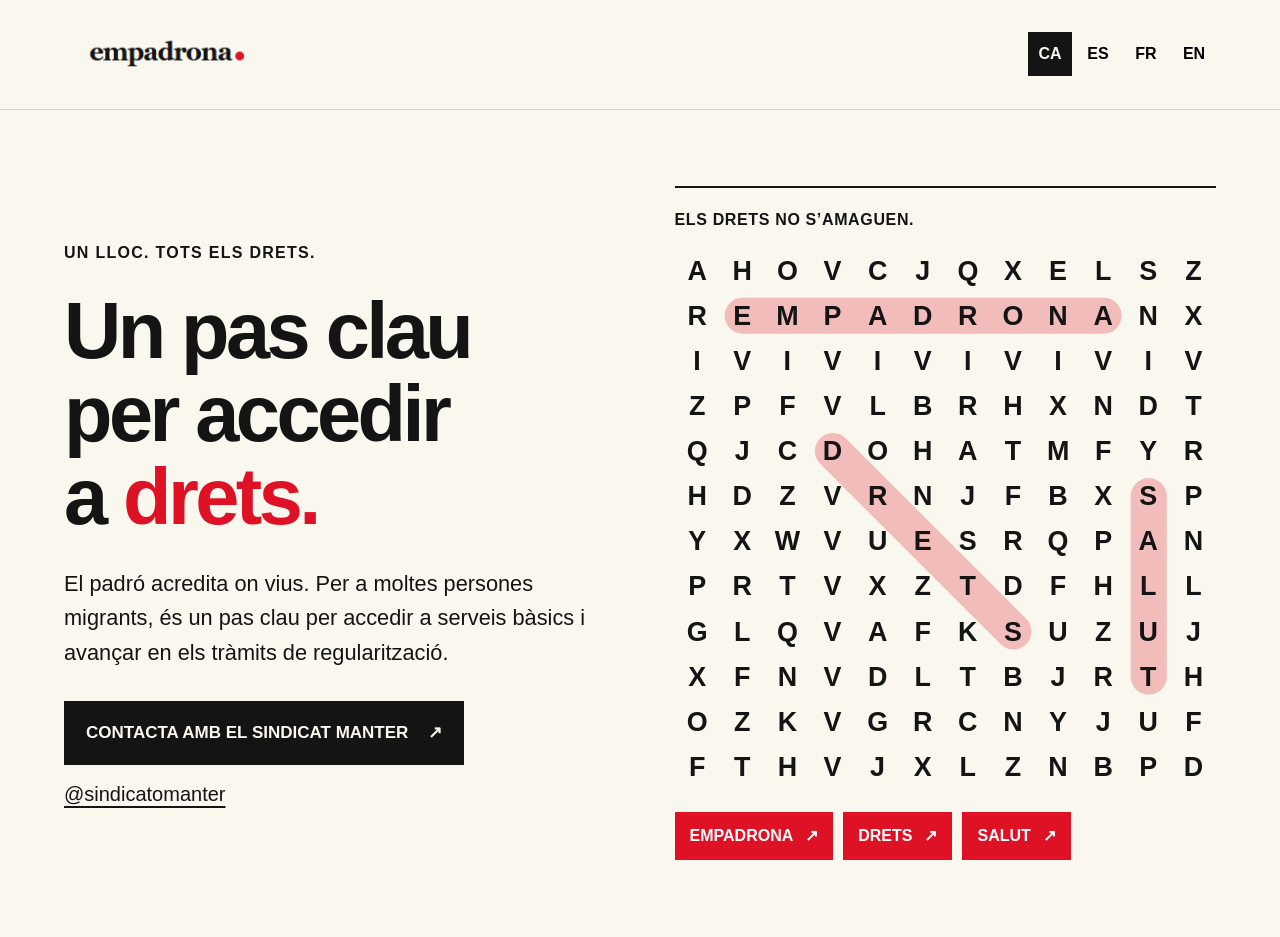
==== index.html @ 830c0a4a "Simplify campaign to responsive hero with supplied logo and corrected contact" ====
<!doctype html><html lang="ca"><head><meta charset="utf-8"><meta name="viewport" content="width=device-width,initial-scale=1"><meta name="description" content="Empadrona. Un pas clau per accedir a drets. Contacta amb el Sindicat Manter."><title>Empadrona — Un pas clau per accedir a drets</title><link rel="stylesheet" href="style.css?v=4"></head><body><header><a class="logo" href="#" aria-label="Empadrona, inici"><img src="logo-empadrona.png" alt="empadrona." width="327" height="62"></a><nav aria-label="Idioma"><button data-lang="ca" aria-pressed="true">CA</button><button data-lang="es" aria-pressed="false">ES</button><button data-lang="fr" aria-pressed="false">FR</button><button data-lang="en" aria-pressed="false">EN</button></nav></header><main><section class="hero"><div class="copy"><p class="label" data-t="label">UN LLOC. TOTS ELS DRETS.</p><h1 data-t="title">Un pas clau<br>per accedir<br>a <em>drets.</em></h1><p class="intro" data-t="intro">El padró acredita on vius. Per a moltes persones migrants, és un pas clau per accedir a serveis bàsics i avançar en els tràmits de regularització.</p><a class="button" href="https://x.com/sindicatomanter"><span data-t="contact">CONTACTA AMB EL SINDICAT MANTER</span><span aria-hidden="true">↗</span></a><a class="contact-handle" href="https://x.com/sindicatomanter">@sindicatomanter</a></div><figure class="wordsearch" aria-labelledby="wordsearch-title"><figcaption><span id="wordsearch-title">ELS DRETS NO S’AMAGUEN.</span></figcaption><div class="puzzle-layout"><div class="letterboard"><div id="letter-grid" aria-hidden="true"></div><svg class="marker-lines" viewBox="0 0 120 120" aria-hidden="true"><line data-word="EMPADRONA" x1="15" y1="15" x2="95" y2="15"/><line data-word="DRETS" x1="35" y1="45" x2="75" y2="85"/><line data-word="SALUT" x1="105" y1="55" x2="105" y2="95"/></svg></div><div class="puzzle-aside"><div class="word-controls" role="group" aria-label="Paraules destacades"><button data-highlight="EMPADRONA" aria-pressed="true">EMPADRONA <span aria-hidden="true">↗</span></button><button data-highlight="DRETS" aria-pressed="true">DRETS <span aria-hidden="true">↗</span></button><button data-highlight="SALUT" aria-pressed="true">SALUT <span aria-hidden="true">↗</span></button></div></div></div></figure></section></main><script src="app.js?v=4"></script></body></html>
---- style.css ----
*{box-sizing:border-box} :root{--paper:#faf7ef;--ink:#141414;--red:#de1125}html{scroll-behavior:smooth}body{margin:0;background:var(--paper);color:var(--ink);font-family:Arial,Helvetica,sans-serif}a{color:inherit}button{font:inherit;cursor:pointer}header{max-width:1440px;margin:auto;padding:24px clamp(20px,5vw,72px);display:flex;align-items:center;justify-content:space-between;gap:20px;border-bottom:1px solid #d8d3c9}.logo{display:block;flex-shrink:1;min-width:0}.logo img{display:block;width:clamp(210px,25vw,327px);max-width:100%;height:auto}nav{display:flex;gap:4px;flex-shrink:0}nav button{border:0;background:transparent;min-width:44px;min-height:44px;font-size:16px;font-weight:700}nav button[aria-pressed=true]{background:var(--ink);color:var(--paper)}a:focus-visible,button:focus-visible{outline:3px solid var(--red);outline-offset:5px}.hero{max-width:1440px;margin:auto;padding:clamp(36px,6vw,80px) clamp(20px,5vw,72px);display:grid;grid-template-columns:minmax(0,1fr) minmax(0,1fr);gap:6%;align-items:center}.copy{min-width:0}.label{font-size:16px;font-weight:700;letter-spacing:.08em;margin:0 0 24px;line-height:1.5}h1{font-size:clamp(48px,6.2vw,88px);font-weight:800;letter-spacing:-.045em;line-height:1.05;margin:0 0 28px}h1 em{font-style:normal;color:var(--red)}.intro{font-size:clamp(20px,1.7vw,24px);line-height:1.6;margin:0 0 30px;max-width:570px}.button{display:inline-flex;gap:20px;align-items:center;justify-content:space-between;text-decoration:none;background:var(--ink);color:var(--paper);padding:20px 22px;font-size:17px;font-weight:700;line-height:1.4;max-width:100%}.button:hover{background:var(--red)}.contact-handle{display:block;width:fit-content;margin-top:18px;font-size:20px;text-underline-offset:5px;overflow-wrap:anywhere}.wordsearch{margin:0;min-width:0;border-top:2px solid var(--ink);padding-top:20px}.wordsearch figcaption{font-size:16px;font-weight:700;line-height:1.5;letter-spacing:.04em;margin-bottom:16px}.puzzle-layout{display:block}.letterboard{position:relative;width:100%;aspect-ratio:1}#letter-grid{display:grid;grid-template-columns:repeat(12,minmax(0,1fr));height:100%;position:relative;z-index:1}#letter-grid span{display:flex;align-items:center;justify-content:center;font-size:clamp(18px,2.1vw,31px);font-weight:800;line-height:1}.marker-lines{position:absolute;inset:0;width:100%;height:100%;pointer-events:none;overflow:visible}.marker-lines line{stroke:var(--red);stroke-width:8;stroke-linecap:round;opacity:.25}.marker-lines line.is-hidden{opacity:0}.word-controls{display:flex;flex-wrap:wrap;gap:10px;margin-top:22px}.word-controls button{display:flex;gap:12px;align-items:center;justify-content:space-between;min-height:48px;border:1px solid var(--red);padding:12px 14px;font-size:16px;font-weight:700;background:transparent;color:var(--red)}.word-controls button[aria-pressed=true]{background:var(--red);color:white}.word-controls button:hover{background:var(--ink);border-color:var(--ink);color:white}
@media(max-width:900px){.hero{grid-template-columns:1fr;gap:44px;max-width:720px}.copy{max-width:620px}h1{font-size:clamp(48px,9vw,76px)}.letterboard{max-width:600px;margin:auto}#letter-grid span{font-size:clamp(18px,4.4vw,32px)}}
@media(max-width:480px){header{flex-wrap:wrap;gap:10px;padding-top:16px;padding-bottom:16px}.logo img{width:245px}nav{width:100%;justify-content:flex-end}nav button{font-size:16px}.label{font-size:14px}h1{font-size:clamp(42px,12vw,58px)}.intro{font-size:20px;line-height:1.6}.button{font-size:16px;width:100%;padding:18px}.wordsearch figcaption{font-size:14px}#letter-grid span{font-size:clamp(16px,5vw,24px)}.word-controls{gap:8px}.word-controls button{font-size:14px;padding:12px 10px;gap:8px}.contact-handle{font-size:20px}}
@media(prefers-reduced-motion:reduce){html{scroll-behavior:auto}}
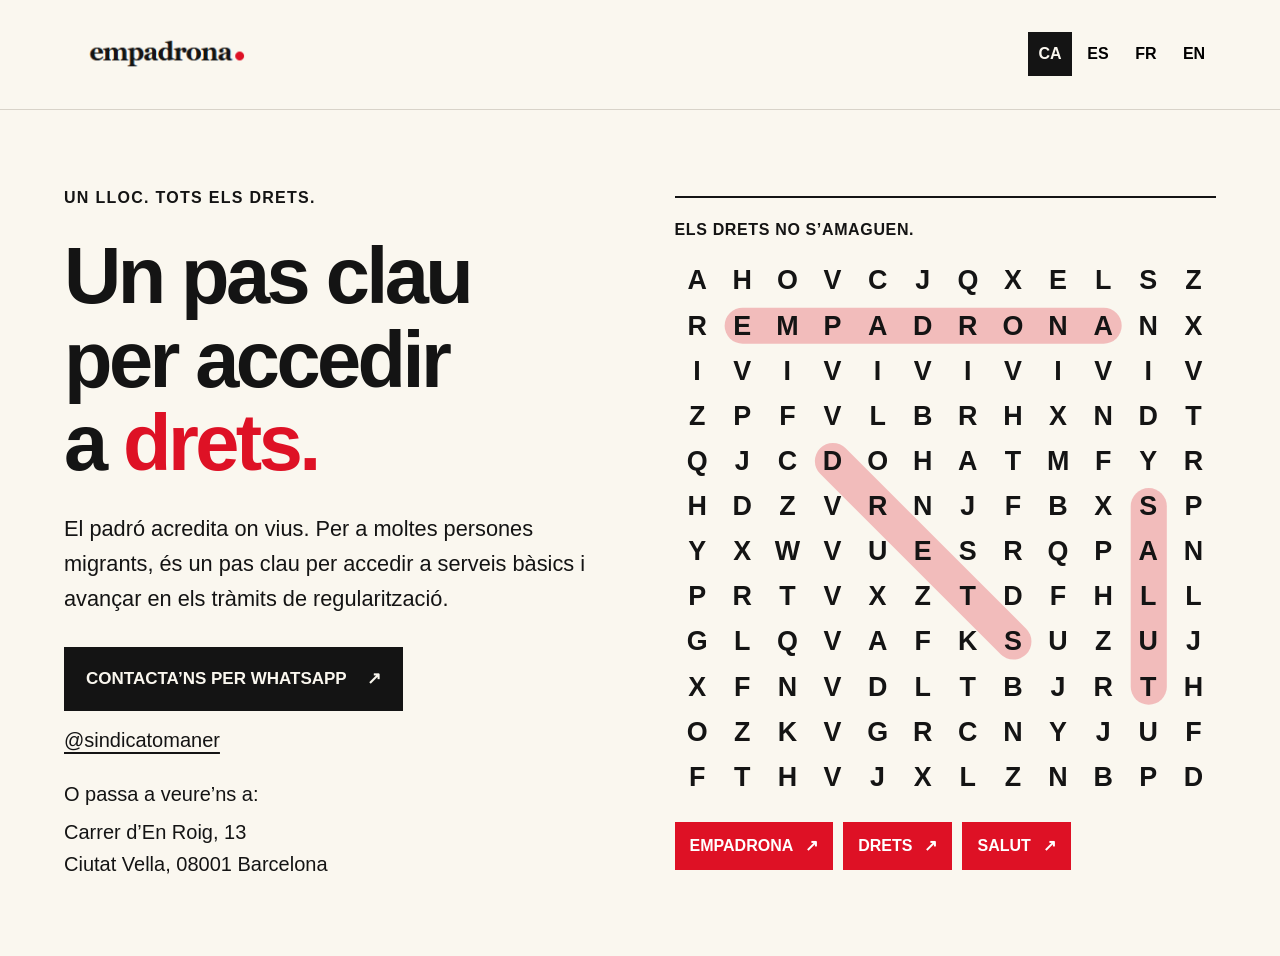
==== commit 4f66694b: "Add WhatsApp contact, visit address and updated social handle" ====
--- a/index.html
+++ b/index.html
@@ -1 +1 @@
-<!doctype html><html lang="ca"><head><meta charset="utf-8"><meta name="viewport" content="width=device-width,initial-scale=1"><meta name="description" content="Empadrona. Un pas clau per accedir a drets. Contacta amb el Sindicat Manter."><title>Empadrona — Un pas clau per accedir a drets</title><link rel="stylesheet" href="style.css?v=4"></head><body><header><a class="logo" href="#" aria-label="Empadrona, inici"><img src="logo-empadrona.png" alt="empadrona." width="327" height="62"></a><nav aria-label="Idioma"><button data-lang="ca" aria-pressed="true">CA</button><button data-lang="es" aria-pressed="false">ES</button><button data-lang="fr" aria-pressed="false">FR</button><button data-lang="en" aria-pressed="false">EN</button></nav></header><main><section class="hero"><div class="copy"><p class="label" data-t="label">UN LLOC. TOTS ELS DRETS.</p><h1 data-t="title">Un pas clau<br>per accedir<br>a <em>drets.</em></h1><p class="intro" data-t="intro">El padró acredita on vius. Per a moltes persones migrants, és un pas clau per accedir a serveis bàsics i avançar en els tràmits de regularització.</p><a class="button" href="https://x.com/sindicatomanter"><span data-t="contact">CONTACTA AMB EL SINDICAT MANTER</span><span aria-hidden="true">↗</span></a><a class="contact-handle" href="https://x.com/sindicatomanter">@sindicatomanter</a></div><figure class="wordsearch" aria-labelledby="wordsearch-title"><figcaption><span id="wordsearch-title">ELS DRETS NO S’AMAGUEN.</span></figcaption><div class="puzzle-layout"><div class="letterboard"><div id="letter-grid" aria-hidden="true"></div><svg class="marker-lines" viewBox="0 0 120 120" aria-hidden="true"><line data-word="EMPADRONA" x1="15" y1="15" x2="95" y2="15"/><line data-word="DRETS" x1="35" y1="45" x2="75" y2="85"/><line data-word="SALUT" x1="105" y1="55" x2="105" y2="95"/></svg></div><div class="puzzle-aside"><div class="word-controls" role="group" aria-label="Paraules destacades"><button data-highlight="EMPADRONA" aria-pressed="true">EMPADRONA <span aria-hidden="true">↗</span></button><button data-highlight="DRETS" aria-pressed="true">DRETS <span aria-hidden="true">↗</span></button><button data-highlight="SALUT" aria-pressed="true">SALUT <span aria-hidden="true">↗</span></button></div></div></div></figure></section></main><script src="app.js?v=4"></script></body></html>+<!doctype html><html lang="ca"><head><meta charset="utf-8"><meta name="viewport" content="width=device-width,initial-scale=1"><meta name="description" content="Empadrona. Un pas clau per accedir a drets. Contacta amb el Sindicat Manter."><title>Empadrona — Un pas clau per accedir a drets</title><link rel="stylesheet" href="style.css?v=5"></head><body><header><a class="logo" href="#" aria-label="Empadrona, inici"><img src="logo-empadrona.png" alt="empadrona." width="327" height="62"></a><nav aria-label="Idioma"><button data-lang="ca" aria-pressed="true">CA</button><button data-lang="es" aria-pressed="false">ES</button><button data-lang="fr" aria-pressed="false">FR</button><button data-lang="en" aria-pressed="false">EN</button></nav></header><main><section class="hero"><div class="copy"><p class="label" data-t="label">UN LLOC. TOTS ELS DRETS.</p><h1 data-t="title">Un pas clau<br>per accedir<br>a <em>drets.</em></h1><p class="intro" data-t="intro">El padró acredita on vius. Per a moltes persones migrants, és un pas clau per accedir a serveis bàsics i avançar en els tràmits de regularització.</p><a class="button" href="https://wa.me/message/VH4CWMMTAFU6O1"><span data-t="contact">CONTACTA’NS PER WHATSAPP</span><span aria-hidden="true">↗</span></a><a class="contact-handle" href="https://x.com/sindicatomaner">@sindicatomaner</a><div class="visit"><p data-t="visit">O passa a veure’ns a:</p><address>Carrer d’En Roig, 13<br>Ciutat Vella, 08001 Barcelona</address></div></div><figure class="wordsearch" aria-labelledby="wordsearch-title"><figcaption><span id="wordsearch-title">ELS DRETS NO S’AMAGUEN.</span></figcaption><div class="puzzle-layout"><div class="letterboard"><div id="letter-grid" aria-hidden="true"></div><svg class="marker-lines" viewBox="0 0 120 120" aria-hidden="true"><line data-word="EMPADRONA" x1="15" y1="15" x2="95" y2="15"/><line data-word="DRETS" x1="35" y1="45" x2="75" y2="85"/><line data-word="SALUT" x1="105" y1="55" x2="105" y2="95"/></svg></div><div class="puzzle-aside"><div class="word-controls" role="group" aria-label="Paraules destacades"><button data-highlight="EMPADRONA" aria-pressed="true">EMPADRONA <span aria-hidden="true">↗</span></button><button data-highlight="DRETS" aria-pressed="true">DRETS <span aria-hidden="true">↗</span></button><button data-highlight="SALUT" aria-pressed="true">SALUT <span aria-hidden="true">↗</span></button></div></div></div></figure></section></main><script src="app.js?v=5"></script></body></html>
--- a/style.css
+++ b/style.css
@@ -2,3 +2,5 @@
 @media(max-width:900px){.hero{grid-template-columns:1fr;gap:44px;max-width:720px}.copy{max-width:620px}h1{font-size:clamp(48px,9vw,76px)}.letterboard{max-width:600px;margin:auto}#letter-grid span{font-size:clamp(18px,4.4vw,32px)}}
 @media(max-width:480px){header{flex-wrap:wrap;gap:10px;padding-top:16px;padding-bottom:16px}.logo img{width:245px}nav{width:100%;justify-content:flex-end}nav button{font-size:16px}.label{font-size:14px}h1{font-size:clamp(42px,12vw,58px)}.intro{font-size:20px;line-height:1.6}.button{font-size:16px;width:100%;padding:18px}.wordsearch figcaption{font-size:14px}#letter-grid span{font-size:clamp(16px,5vw,24px)}.word-controls{gap:8px}.word-controls button{font-size:14px;padding:12px 10px;gap:8px}.contact-handle{font-size:20px}}
 @media(prefers-reduced-motion:reduce){html{scroll-behavior:auto}}
+
+.visit{margin-top:26px;font-size:20px;line-height:1.6}.visit p{margin:0 0 6px}.visit address{font:inherit;font-style:normal;overflow-wrap:anywhere}
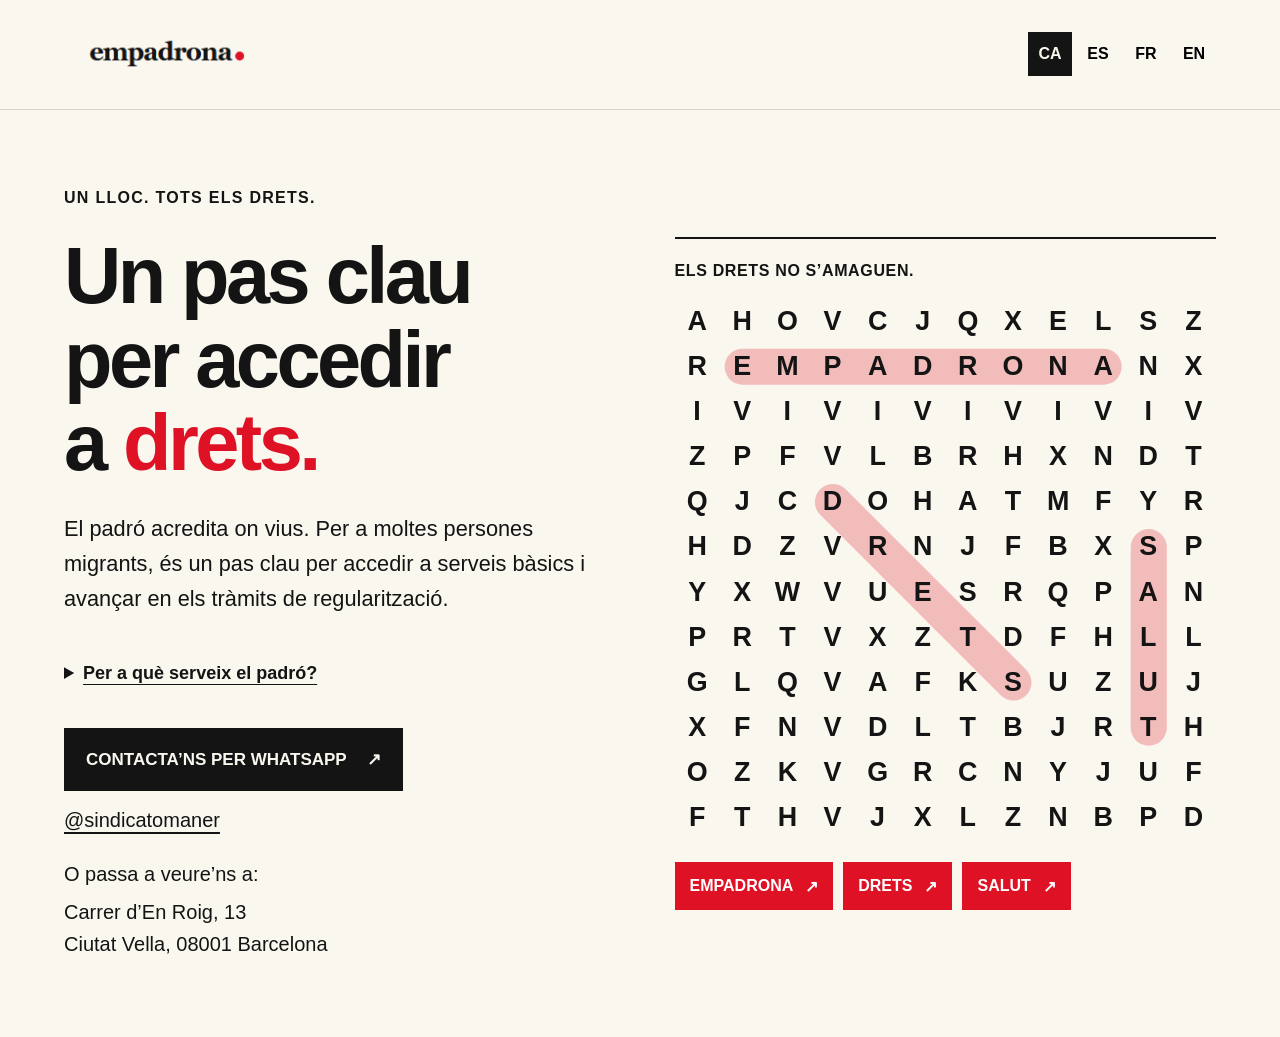
==== commit e2b8bae7: "Explain registration-related rights with official sources in four languages" ====
--- a/index.html
+++ b/index.html
@@ -1 +1 @@
-<!doctype html><html lang="ca"><head><meta charset="utf-8"><meta name="viewport" content="width=device-width,initial-scale=1"><meta name="description" content="Empadrona. Un pas clau per accedir a drets. Contacta amb el Sindicat Manter."><title>Empadrona — Un pas clau per accedir a drets</title><link rel="stylesheet" href="style.css?v=5"></head><body><header><a class="logo" href="#" aria-label="Empadrona, inici"><img src="logo-empadrona.png" alt="empadrona." width="327" height="62"></a><nav aria-label="Idioma"><button data-lang="ca" aria-pressed="true">CA</button><button data-lang="es" aria-pressed="false">ES</button><button data-lang="fr" aria-pressed="false">FR</button><button data-lang="en" aria-pressed="false">EN</button></nav></header><main><section class="hero"><div class="copy"><p class="label" data-t="label">UN LLOC. TOTS ELS DRETS.</p><h1 data-t="title">Un pas clau<br>per accedir<br>a <em>drets.</em></h1><p class="intro" data-t="intro">El padró acredita on vius. Per a moltes persones migrants, és un pas clau per accedir a serveis bàsics i avançar en els tràmits de regularització.</p><a class="button" href="https://wa.me/message/VH4CWMMTAFU6O1"><span data-t="contact">CONTACTA’NS PER WHATSAPP</span><span aria-hidden="true">↗</span></a><a class="contact-handle" href="https://x.com/sindicatomaner">@sindicatomaner</a><div class="visit"><p data-t="visit">O passa a veure’ns a:</p><address>Carrer d’En Roig, 13<br>Ciutat Vella, 08001 Barcelona</address></div></div><figure class="wordsearch" aria-labelledby="wordsearch-title"><figcaption><span id="wordsearch-title">ELS DRETS NO S’AMAGUEN.</span></figcaption><div class="puzzle-layout"><div class="letterboard"><div id="letter-grid" aria-hidden="true"></div><svg class="marker-lines" viewBox="0 0 120 120" aria-hidden="true"><line data-word="EMPADRONA" x1="15" y1="15" x2="95" y2="15"/><line data-word="DRETS" x1="35" y1="45" x2="75" y2="85"/><line data-word="SALUT" x1="105" y1="55" x2="105" y2="95"/></svg></div><div class="puzzle-aside"><div class="word-controls" role="group" aria-label="Paraules destacades"><button data-highlight="EMPADRONA" aria-pressed="true">EMPADRONA <span aria-hidden="true">↗</span></button><button data-highlight="DRETS" aria-pressed="true">DRETS <span aria-hidden="true">↗</span></button><button data-highlight="SALUT" aria-pressed="true">SALUT <span aria-hidden="true">↗</span></button></div></div></div></figure></section></main><script src="app.js?v=5"></script></body></html>+<!doctype html><html lang="ca"><head><meta charset="utf-8"><meta name="viewport" content="width=device-width,initial-scale=1"><meta name="description" content="Empadrona. Un pas clau per accedir a drets. Contacta amb el Sindicat Manter."><title>Empadrona — Un pas clau per accedir a drets</title><link rel="stylesheet" href="style.css?v=6"></head><body><header><a class="logo" href="#" aria-label="Empadrona, inici"><img src="logo-empadrona.png" alt="empadrona." width="327" height="62"></a><nav aria-label="Idioma"><button data-lang="ca" aria-pressed="true">CA</button><button data-lang="es" aria-pressed="false">ES</button><button data-lang="fr" aria-pressed="false">FR</button><button data-lang="en" aria-pressed="false">EN</button></nav></header><main><section class="hero"><div class="copy"><p class="label" data-t="label">UN LLOC. TOTS ELS DRETS.</p><h1 data-t="title">Un pas clau<br>per accedir<br>a <em>drets.</em></h1><p class="intro" data-t="intro">El padró acredita on vius. Per a moltes persones migrants, és un pas clau per accedir a serveis bàsics i avançar en els tràmits de regularització.</p><details class="rights-info"><summary data-t="rightsTitle">Per a què serveix el padró?</summary><ul><li data-t="health"><strong>Salut.</strong> Acredita on vius per tramitar la targeta sanitària; en alguns casos es pot acreditar la residència habitual per altres vies.</li><li data-t="education"><strong>Educació.</strong> Acredita el domicili en la preinscripció escolar. El dret a l’educació obligatòria dels infants no depèn del padró.</li><li data-t="support"><strong>Ajuts i serveis municipals.</strong> Pot ser un requisit per a determinats ajuts i serveis, segons les seves bases.</li><li data-t="residence"><strong>Estrangeria.</strong> Pot ajudar a acreditar el temps de permanència en tràmits d’arrelament. No és l’única prova possible.</li></ul><p data-t="rightsNote">No estar empadronat no vol dir no tenir drets. El padró, per si sol, no dona un permís de residència ni de treball.</p><p class="source-links"><span data-t="sources">Fonts oficials</span>: <a href="https://catsalut.gencat.cat/ca/coneix-catsalut/acces-sistema-salut/nivells-cobertura/que-son-i-com-sassignen/">CatSalut</a> · <a href="https://www.boe.es/buscar/act.php?id=BOE-A-2000-544#a9">BOE</a> · <a href="https://www.inclusion.gob.es/es/web/migraciones/w/autorizacion-residencia-temporal-por-circunstancias-excepcionales.-arraigo-social">Migraciones</a></p></details><a class="button" href="https://wa.me/message/VH4CWMMTAFU6O1"><span data-t="contact">CONTACTA’NS PER WHATSAPP</span><span aria-hidden="true">↗</span></a><a class="contact-handle" href="https://x.com/sindicatomaner">@sindicatomaner</a><div class="visit"><p data-t="visit">O passa a veure’ns a:</p><address>Carrer d’En Roig, 13<br>Ciutat Vella, 08001 Barcelona</address></div></div><figure class="wordsearch" aria-labelledby="wordsearch-title"><figcaption><span id="wordsearch-title">ELS DRETS NO S’AMAGUEN.</span></figcaption><div class="puzzle-layout"><div class="letterboard"><div id="letter-grid" aria-hidden="true"></div><svg class="marker-lines" viewBox="0 0 120 120" aria-hidden="true"><line data-word="EMPADRONA" x1="15" y1="15" x2="95" y2="15"/><line data-word="DRETS" x1="35" y1="45" x2="75" y2="85"/><line data-word="SALUT" x1="105" y1="55" x2="105" y2="95"/></svg></div><div class="puzzle-aside"><div class="word-controls" role="group" aria-label="Paraules destacades"><button data-highlight="EMPADRONA" aria-pressed="true">EMPADRONA <span aria-hidden="true">↗</span></button><button data-highlight="DRETS" aria-pressed="true">DRETS <span aria-hidden="true">↗</span></button><button data-highlight="SALUT" aria-pressed="true">SALUT <span aria-hidden="true">↗</span></button></div></div></div></figure></section></main><script src="app.js?v=6"></script></body></html>
--- a/style.css
+++ b/style.css
@@ -4,3 +4,5 @@
 @media(prefers-reduced-motion:reduce){html{scroll-behavior:auto}}
 
 .visit{margin-top:26px;font-size:20px;line-height:1.6}.visit p{margin:0 0 6px}.visit address{font:inherit;font-style:normal;overflow-wrap:anywhere}
+
+.rights-info{margin:0 0 28px;font-size:18px;line-height:1.6}.rights-info summary{font-weight:700;cursor:pointer;padding:12px 0;text-decoration:underline;text-underline-offset:5px}.rights-info ul{padding-left:24px}.rights-info li{margin-bottom:14px}.rights-info p{margin:16px 0}.rights-info .source-links{font-size:16px}.source-links a{text-underline-offset:4px}.rights-info summary:focus-visible{outline:3px solid var(--red);outline-offset:4px}
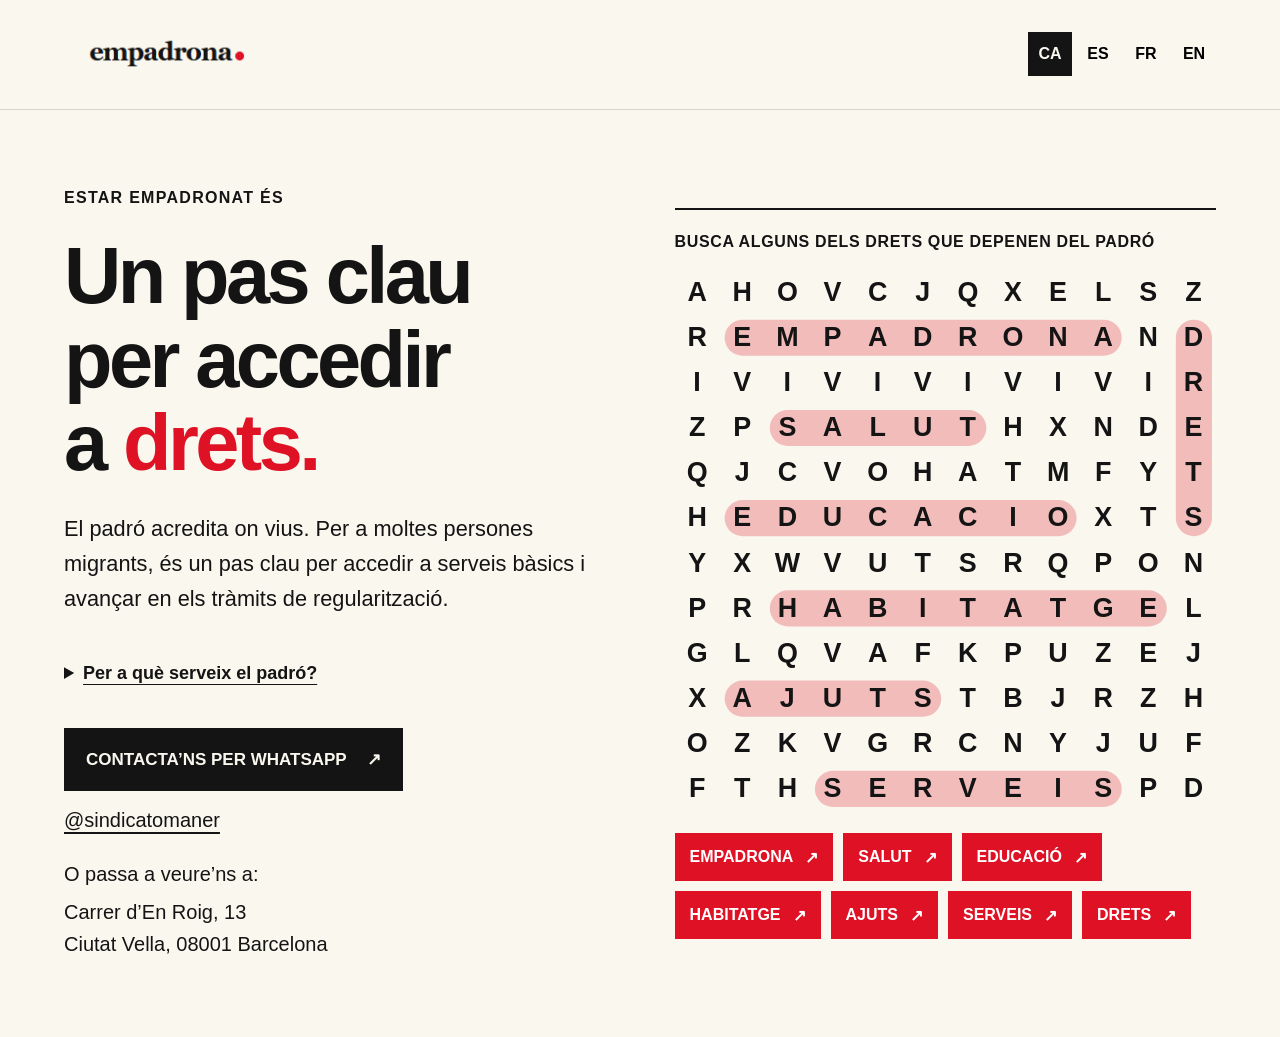
==== commit 35279054: "Update WhatsApp and campaign headings; expand word search to seven terms" ====
--- a/index.html
+++ b/index.html
@@ -1 +1 @@
-<!doctype html><html lang="ca"><head><meta charset="utf-8"><meta name="viewport" content="width=device-width,initial-scale=1"><meta name="description" content="Empadrona. Un pas clau per accedir a drets. Contacta amb el Sindicat Manter."><title>Empadrona — Un pas clau per accedir a drets</title><link rel="stylesheet" href="style.css?v=6"></head><body><header><a class="logo" href="#" aria-label="Empadrona, inici"><img src="logo-empadrona.png" alt="empadrona." width="327" height="62"></a><nav aria-label="Idioma"><button data-lang="ca" aria-pressed="true">CA</button><button data-lang="es" aria-pressed="false">ES</button><button data-lang="fr" aria-pressed="false">FR</button><button data-lang="en" aria-pressed="false">EN</button></nav></header><main><section class="hero"><div class="copy"><p class="label" data-t="label">UN LLOC. TOTS ELS DRETS.</p><h1 data-t="title">Un pas clau<br>per accedir<br>a <em>drets.</em></h1><p class="intro" data-t="intro">El padró acredita on vius. Per a moltes persones migrants, és un pas clau per accedir a serveis bàsics i avançar en els tràmits de regularització.</p><details class="rights-info"><summary data-t="rightsTitle">Per a què serveix el padró?</summary><ul><li data-t="health"><strong>Salut.</strong> Acredita on vius per tramitar la targeta sanitària; en alguns casos es pot acreditar la residència habitual per altres vies.</li><li data-t="education"><strong>Educació.</strong> Acredita el domicili en la preinscripció escolar. El dret a l’educació obligatòria dels infants no depèn del padró.</li><li data-t="support"><strong>Ajuts i serveis municipals.</strong> Pot ser un requisit per a determinats ajuts i serveis, segons les seves bases.</li><li data-t="residence"><strong>Estrangeria.</strong> Pot ajudar a acreditar el temps de permanència en tràmits d’arrelament. No és l’única prova possible.</li></ul><p data-t="rightsNote">No estar empadronat no vol dir no tenir drets. El padró, per si sol, no dona un permís de residència ni de treball.</p><p class="source-links"><span data-t="sources">Fonts oficials</span>: <a href="https://catsalut.gencat.cat/ca/coneix-catsalut/acces-sistema-salut/nivells-cobertura/que-son-i-com-sassignen/">CatSalut</a> · <a href="https://www.boe.es/buscar/act.php?id=BOE-A-2000-544#a9">BOE</a> · <a href="https://www.inclusion.gob.es/es/web/migraciones/w/autorizacion-residencia-temporal-por-circunstancias-excepcionales.-arraigo-social">Migraciones</a></p></details><a class="button" href="https://wa.me/message/VH4CWMMTAFU6O1"><span data-t="contact">CONTACTA’NS PER WHATSAPP</span><span aria-hidden="true">↗</span></a><a class="contact-handle" href="https://x.com/sindicatomaner">@sindicatomaner</a><div class="visit"><p data-t="visit">O passa a veure’ns a:</p><address>Carrer d’En Roig, 13<br>Ciutat Vella, 08001 Barcelona</address></div></div><figure class="wordsearch" aria-labelledby="wordsearch-title"><figcaption><span id="wordsearch-title">ELS DRETS NO S’AMAGUEN.</span></figcaption><div class="puzzle-layout"><div class="letterboard"><div id="letter-grid" aria-hidden="true"></div><svg class="marker-lines" viewBox="0 0 120 120" aria-hidden="true"><line data-word="EMPADRONA" x1="15" y1="15" x2="95" y2="15"/><line data-word="DRETS" x1="35" y1="45" x2="75" y2="85"/><line data-word="SALUT" x1="105" y1="55" x2="105" y2="95"/></svg></div><div class="puzzle-aside"><div class="word-controls" role="group" aria-label="Paraules destacades"><button data-highlight="EMPADRONA" aria-pressed="true">EMPADRONA <span aria-hidden="true">↗</span></button><button data-highlight="DRETS" aria-pressed="true">DRETS <span aria-hidden="true">↗</span></button><button data-highlight="SALUT" aria-pressed="true">SALUT <span aria-hidden="true">↗</span></button></div></div></div></figure></section></main><script src="app.js?v=6"></script></body></html>+<!doctype html><html lang="ca"><head><meta charset="utf-8"><meta name="viewport" content="width=device-width,initial-scale=1"><meta name="description" content="Empadrona. Un pas clau per accedir a drets. Contacta amb el Sindicat Manter."><title>Empadrona — Un pas clau per accedir a drets</title><link rel="stylesheet" href="style.css?v=7"></head><body><header><a class="logo" href="#" aria-label="Empadrona, inici"><img src="logo-empadrona.png" alt="empadrona." width="327" height="62"></a><nav aria-label="Idioma"><button data-lang="ca" aria-pressed="true">CA</button><button data-lang="es" aria-pressed="false">ES</button><button data-lang="fr" aria-pressed="false">FR</button><button data-lang="en" aria-pressed="false">EN</button></nav></header><main><section class="hero"><div class="copy"><p class="label" data-t="label">ESTAR EMPADRONAT ÉS</p><h1 data-t="title">Un pas clau<br>per accedir<br>a <em>drets.</em></h1><p class="intro" data-t="intro">El padró acredita on vius. Per a moltes persones migrants, és un pas clau per accedir a serveis bàsics i avançar en els tràmits de regularització.</p><details class="rights-info"><summary data-t="rightsTitle">Per a què serveix el padró?</summary><ul><li data-t="health"><strong>Salut.</strong> Acredita on vius per tramitar la targeta sanitària; en alguns casos es pot acreditar la residència habitual per altres vies.</li><li data-t="education"><strong>Educació.</strong> Acredita el domicili en la preinscripció escolar. El dret a l’educació obligatòria dels infants no depèn del padró.</li><li data-t="support"><strong>Ajuts i serveis municipals.</strong> Pot ser un requisit per a determinats ajuts i serveis, segons les seves bases.</li><li data-t="residence"><strong>Estrangeria.</strong> Pot ajudar a acreditar el temps de permanència en tràmits d’arrelament. No és l’única prova possible.</li></ul><p data-t="rightsNote">No estar empadronat no vol dir no tenir drets. El padró, per si sol, no dona un permís de residència ni de treball.</p><p class="source-links"><span data-t="sources">Fonts oficials</span>: <a href="https://catsalut.gencat.cat/ca/coneix-catsalut/acces-sistema-salut/nivells-cobertura/que-son-i-com-sassignen/">CatSalut</a> · <a href="https://www.boe.es/buscar/act.php?id=BOE-A-2000-544#a9">BOE</a> · <a href="https://www.inclusion.gob.es/es/web/migraciones/w/autorizacion-residencia-temporal-por-circunstancias-excepcionales.-arraigo-social">Migraciones</a></p></details><a class="button" href="https://wa.me/message/YTVZVM6U35NHD1"><span data-t="contact">CONTACTA’NS PER WHATSAPP</span><span aria-hidden="true">↗</span></a><a class="contact-handle" href="https://x.com/sindicatomaner">@sindicatomaner</a><div class="visit"><p data-t="visit">O passa a veure’ns a:</p><address>Carrer d’En Roig, 13<br>Ciutat Vella, 08001 Barcelona</address></div></div><figure class="wordsearch" aria-labelledby="wordsearch-title"><figcaption><span id="wordsearch-title">BUSCA ALGUNS DELS DRETS QUE DEPENEN DEL PADRÓ</span></figcaption><div class="puzzle-layout"><div class="letterboard"><div id="letter-grid" aria-hidden="true"></div><svg class="marker-lines" viewBox="0 0 120 120" aria-hidden="true"><line data-word="EMPADRONA" x1="15" y1="15" x2="95" y2="15"/><line data-word="SALUT" x1="25" y1="35" x2="65" y2="35"/><line data-word="EDUCACIO" x1="15" y1="55" x2="85" y2="55"/><line data-word="HABITATGE" x1="25" y1="75" x2="105" y2="75"/><line data-word="AJUTS" x1="15" y1="95" x2="55" y2="95"/><line data-word="SERVEIS" x1="35" y1="115" x2="95" y2="115"/><line data-word="DRETS" x1="115" y1="15" x2="115" y2="55"/></svg></div><div class="puzzle-aside"><div class="word-controls" role="group" aria-label="Paraules destacades"><button data-highlight="EMPADRONA" aria-pressed="true">EMPADRONA <span aria-hidden="true">↗</span></button><button data-highlight="SALUT" aria-pressed="true">SALUT <span aria-hidden="true">↗</span></button><button data-highlight="EDUCACIO" aria-pressed="true">EDUCACIÓ <span aria-hidden="true">↗</span></button><button data-highlight="HABITATGE" aria-pressed="true">HABITATGE <span aria-hidden="true">↗</span></button><button data-highlight="AJUTS" aria-pressed="true">AJUTS <span aria-hidden="true">↗</span></button><button data-highlight="SERVEIS" aria-pressed="true">SERVEIS <span aria-hidden="true">↗</span></button><button data-highlight="DRETS" aria-pressed="true">DRETS <span aria-hidden="true">↗</span></button></div></div></div></figure></section></main><script src="app.js?v=7"></script></body></html>
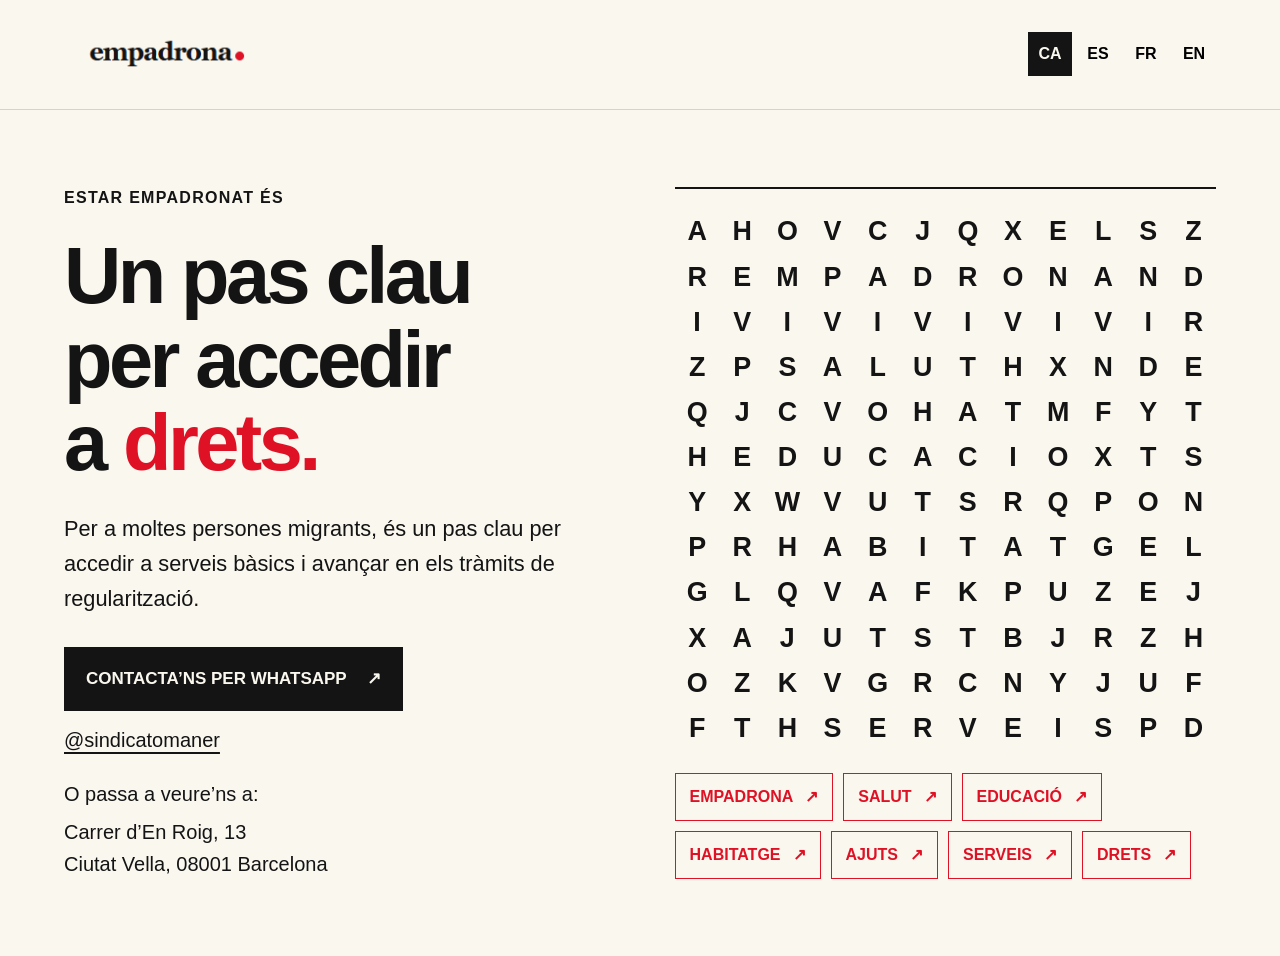
==== commit 29eb4dff: "Add interactive word highlights and remove explanatory text and heading" ====
--- a/index.html
+++ b/index.html
@@ -1 +1 @@
-<!doctype html><html lang="ca"><head><meta charset="utf-8"><meta name="viewport" content="width=device-width,initial-scale=1"><meta name="description" content="Empadrona. Un pas clau per accedir a drets. Contacta amb el Sindicat Manter."><title>Empadrona — Un pas clau per accedir a drets</title><link rel="stylesheet" href="style.css?v=7"></head><body><header><a class="logo" href="#" aria-label="Empadrona, inici"><img src="logo-empadrona.png" alt="empadrona." width="327" height="62"></a><nav aria-label="Idioma"><button data-lang="ca" aria-pressed="true">CA</button><button data-lang="es" aria-pressed="false">ES</button><button data-lang="fr" aria-pressed="false">FR</button><button data-lang="en" aria-pressed="false">EN</button></nav></header><main><section class="hero"><div class="copy"><p class="label" data-t="label">ESTAR EMPADRONAT ÉS</p><h1 data-t="title">Un pas clau<br>per accedir<br>a <em>drets.</em></h1><p class="intro" data-t="intro">El padró acredita on vius. Per a moltes persones migrants, és un pas clau per accedir a serveis bàsics i avançar en els tràmits de regularització.</p><details class="rights-info"><summary data-t="rightsTitle">Per a què serveix el padró?</summary><ul><li data-t="health"><strong>Salut.</strong> Acredita on vius per tramitar la targeta sanitària; en alguns casos es pot acreditar la residència habitual per altres vies.</li><li data-t="education"><strong>Educació.</strong> Acredita el domicili en la preinscripció escolar. El dret a l’educació obligatòria dels infants no depèn del padró.</li><li data-t="support"><strong>Ajuts i serveis municipals.</strong> Pot ser un requisit per a determinats ajuts i serveis, segons les seves bases.</li><li data-t="residence"><strong>Estrangeria.</strong> Pot ajudar a acreditar el temps de permanència en tràmits d’arrelament. No és l’única prova possible.</li></ul><p data-t="rightsNote">No estar empadronat no vol dir no tenir drets. El padró, per si sol, no dona un permís de residència ni de treball.</p><p class="source-links"><span data-t="sources">Fonts oficials</span>: <a href="https://catsalut.gencat.cat/ca/coneix-catsalut/acces-sistema-salut/nivells-cobertura/que-son-i-com-sassignen/">CatSalut</a> · <a href="https://www.boe.es/buscar/act.php?id=BOE-A-2000-544#a9">BOE</a> · <a href="https://www.inclusion.gob.es/es/web/migraciones/w/autorizacion-residencia-temporal-por-circunstancias-excepcionales.-arraigo-social">Migraciones</a></p></details><a class="button" href="https://wa.me/message/YTVZVM6U35NHD1"><span data-t="contact">CONTACTA’NS PER WHATSAPP</span><span aria-hidden="true">↗</span></a><a class="contact-handle" href="https://x.com/sindicatomaner">@sindicatomaner</a><div class="visit"><p data-t="visit">O passa a veure’ns a:</p><address>Carrer d’En Roig, 13<br>Ciutat Vella, 08001 Barcelona</address></div></div><figure class="wordsearch" aria-labelledby="wordsearch-title"><figcaption><span id="wordsearch-title">BUSCA ALGUNS DELS DRETS QUE DEPENEN DEL PADRÓ</span></figcaption><div class="puzzle-layout"><div class="letterboard"><div id="letter-grid" aria-hidden="true"></div><svg class="marker-lines" viewBox="0 0 120 120" aria-hidden="true"><line data-word="EMPADRONA" x1="15" y1="15" x2="95" y2="15"/><line data-word="SALUT" x1="25" y1="35" x2="65" y2="35"/><line data-word="EDUCACIO" x1="15" y1="55" x2="85" y2="55"/><line data-word="HABITATGE" x1="25" y1="75" x2="105" y2="75"/><line data-word="AJUTS" x1="15" y1="95" x2="55" y2="95"/><line data-word="SERVEIS" x1="35" y1="115" x2="95" y2="115"/><line data-word="DRETS" x1="115" y1="15" x2="115" y2="55"/></svg></div><div class="puzzle-aside"><div class="word-controls" role="group" aria-label="Paraules destacades"><button data-highlight="EMPADRONA" aria-pressed="true">EMPADRONA <span aria-hidden="true">↗</span></button><button data-highlight="SALUT" aria-pressed="true">SALUT <span aria-hidden="true">↗</span></button><button data-highlight="EDUCACIO" aria-pressed="true">EDUCACIÓ <span aria-hidden="true">↗</span></button><button data-highlight="HABITATGE" aria-pressed="true">HABITATGE <span aria-hidden="true">↗</span></button><button data-highlight="AJUTS" aria-pressed="true">AJUTS <span aria-hidden="true">↗</span></button><button data-highlight="SERVEIS" aria-pressed="true">SERVEIS <span aria-hidden="true">↗</span></button><button data-highlight="DRETS" aria-pressed="true">DRETS <span aria-hidden="true">↗</span></button></div></div></div></figure></section></main><script src="app.js?v=7"></script></body></html>+<!doctype html><html lang="ca"><head><meta charset="utf-8"><meta name="viewport" content="width=device-width,initial-scale=1"><meta name="description" content="Empadrona. Un pas clau per accedir a drets. Contacta amb el Sindicat Manter."><title>Empadrona — Un pas clau per accedir a drets</title><link rel="stylesheet" href="style.css?v=10"></head><body><header><a class="logo" href="#" aria-label="Empadrona, inici"><img src="logo-empadrona.png" alt="empadrona." width="327" height="62"></a><nav aria-label="Idioma"><button data-lang="ca" aria-pressed="true">CA</button><button data-lang="es" aria-pressed="false">ES</button><button data-lang="fr" aria-pressed="false">FR</button><button data-lang="en" aria-pressed="false">EN</button></nav></header><main><section class="hero"><div class="copy"><p class="label" data-t="label">ESTAR EMPADRONAT ÉS</p><h1 data-t="title">Un pas clau<br>per accedir<br>a <em>drets.</em></h1><p class="intro" data-t="intro">Per a moltes persones migrants, és un pas clau per accedir a serveis bàsics i avançar en els tràmits de regularització.</p><a class="button" href="https://wa.me/message/YTVZVM6U35NHD1"><span data-t="contact">CONTACTA’NS PER WHATSAPP</span><span aria-hidden="true">↗</span></a><a class="contact-handle" href="https://x.com/sindicatomaner">@sindicatomaner</a><div class="visit"><p data-t="visit">O passa a veure’ns a:</p><address>Carrer d’En Roig, 13<br>Ciutat Vella, 08001 Barcelona</address></div></div><figure class="wordsearch" aria-label="Sopa de lletres"><div class="puzzle-layout"><div class="letterboard"><div id="letter-grid" aria-hidden="true"></div><svg class="marker-lines" viewBox="0 0 120 120" aria-hidden="true"><line class="is-hidden" data-word="EMPADRONA" x1="15" y1="15" x2="95" y2="15"/><line class="is-hidden" data-word="SALUT" x1="25" y1="35" x2="65" y2="35"/><line class="is-hidden" data-word="EDUCACIO" x1="15" y1="55" x2="85" y2="55"/><line class="is-hidden" data-word="HABITATGE" x1="25" y1="75" x2="105" y2="75"/><line class="is-hidden" data-word="AJUTS" x1="15" y1="95" x2="55" y2="95"/><line class="is-hidden" data-word="SERVEIS" x1="35" y1="115" x2="95" y2="115"/><line class="is-hidden" data-word="DRETS" x1="115" y1="15" x2="115" y2="55"/></svg></div><div class="puzzle-aside"><div class="word-controls" role="group" aria-label="Paraules destacades"><button data-highlight="EMPADRONA" aria-pressed="false">EMPADRONA <span aria-hidden="true">↗</span></button><button data-highlight="SALUT" aria-pressed="false">SALUT <span aria-hidden="true">↗</span></button><button data-highlight="EDUCACIO" aria-pressed="false">EDUCACIÓ <span aria-hidden="true">↗</span></button><button data-highlight="HABITATGE" aria-pressed="false">HABITATGE <span aria-hidden="true">↗</span></button><button data-highlight="AJUTS" aria-pressed="false">AJUTS <span aria-hidden="true">↗</span></button><button data-highlight="SERVEIS" aria-pressed="false">SERVEIS <span aria-hidden="true">↗</span></button><button data-highlight="DRETS" aria-pressed="false">DRETS <span aria-hidden="true">↗</span></button></div></div></div></figure></section></main><script src="app.js?v=10"></script></body></html>
--- a/style.css
+++ b/style.css
@@ -6,3 +6,5 @@
 .visit{margin-top:26px;font-size:20px;line-height:1.6}.visit p{margin:0 0 6px}.visit address{font:inherit;font-style:normal;overflow-wrap:anywhere}
 
 .rights-info{margin:0 0 28px;font-size:18px;line-height:1.6}.rights-info summary{font-weight:700;cursor:pointer;padding:12px 0;text-decoration:underline;text-underline-offset:5px}.rights-info ul{padding-left:24px}.rights-info li{margin-bottom:14px}.rights-info p{margin:16px 0}.rights-info .source-links{font-size:16px}.source-links a{text-underline-offset:4px}.rights-info summary:focus-visible{outline:3px solid var(--red);outline-offset:4px}
+
+.word-controls button[aria-pressed=true],.word-controls button.is-active{background:var(--red);color:white}.marker-lines line{transition:opacity .16s ease}.word-cell{cursor:pointer}.word-controls button:hover{background:var(--red);border-color:var(--red);color:white}@media(prefers-reduced-motion:reduce){.marker-lines line{transition:none}}
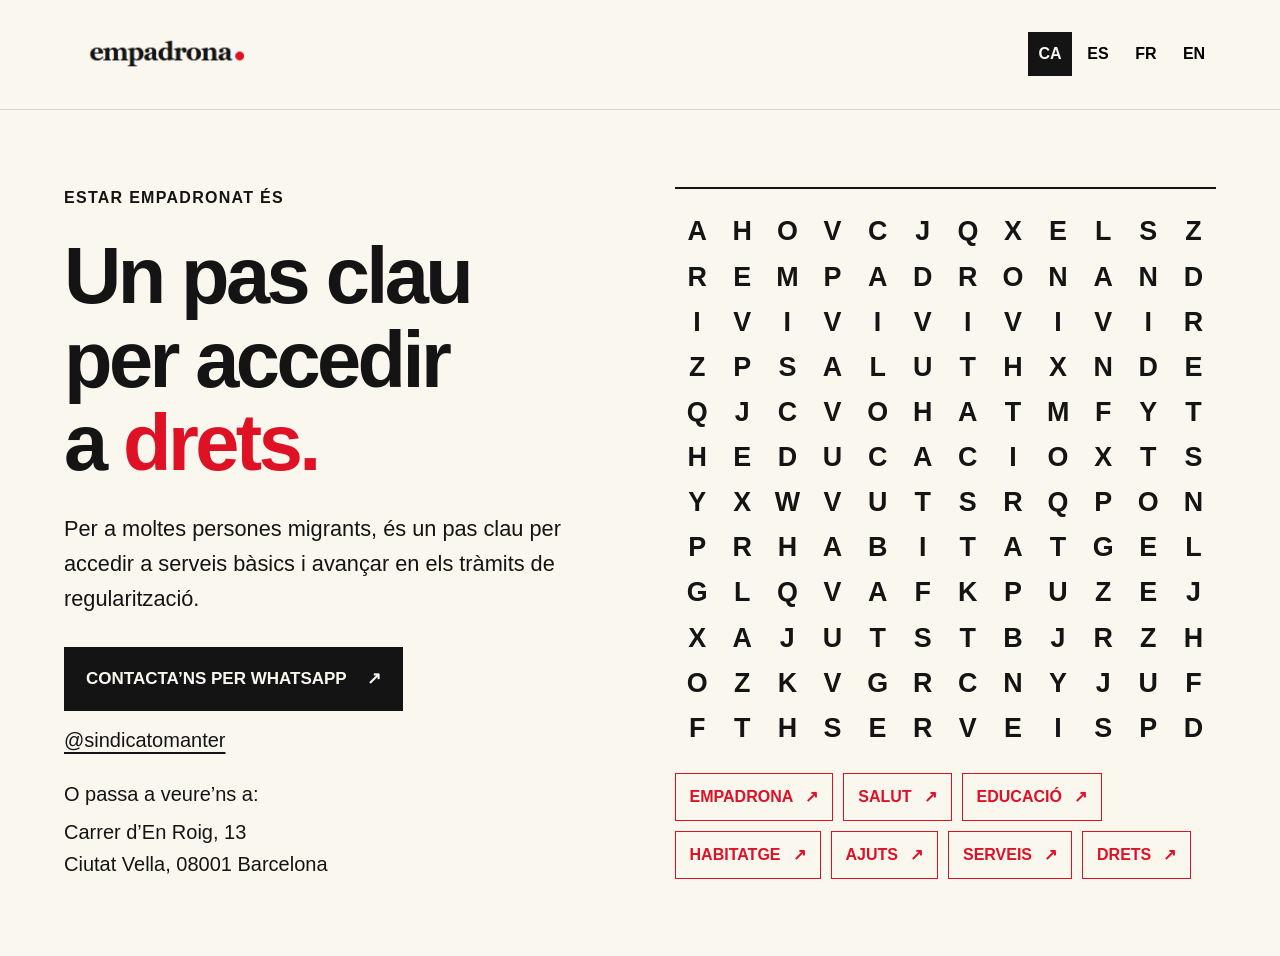
==== commit 63620115: "Correct contact handle and X link to sindicatomanter" ====
--- a/index.html
+++ b/index.html
@@ -1 +1 @@
-<!doctype html><html lang="ca"><head><meta charset="utf-8"><meta name="viewport" content="width=device-width,initial-scale=1"><meta name="description" content="Empadrona. Un pas clau per accedir a drets. Contacta amb el Sindicat Manter."><title>Empadrona — Un pas clau per accedir a drets</title><link rel="stylesheet" href="style.css?v=10"></head><body><header><a class="logo" href="#" aria-label="Empadrona, inici"><img src="logo-empadrona.png" alt="empadrona." width="327" height="62"></a><nav aria-label="Idioma"><button data-lang="ca" aria-pressed="true">CA</button><button data-lang="es" aria-pressed="false">ES</button><button data-lang="fr" aria-pressed="false">FR</button><button data-lang="en" aria-pressed="false">EN</button></nav></header><main><section class="hero"><div class="copy"><p class="label" data-t="label">ESTAR EMPADRONAT ÉS</p><h1 data-t="title">Un pas clau<br>per accedir<br>a <em>drets.</em></h1><p class="intro" data-t="intro">Per a moltes persones migrants, és un pas clau per accedir a serveis bàsics i avançar en els tràmits de regularització.</p><a class="button" href="https://wa.me/message/YTVZVM6U35NHD1"><span data-t="contact">CONTACTA’NS PER WHATSAPP</span><span aria-hidden="true">↗</span></a><a class="contact-handle" href="https://x.com/sindicatomaner">@sindicatomaner</a><div class="visit"><p data-t="visit">O passa a veure’ns a:</p><address>Carrer d’En Roig, 13<br>Ciutat Vella, 08001 Barcelona</address></div></div><figure class="wordsearch" aria-label="Sopa de lletres"><div class="puzzle-layout"><div class="letterboard"><div id="letter-grid" aria-hidden="true"></div><svg class="marker-lines" viewBox="0 0 120 120" aria-hidden="true"><line class="is-hidden" data-word="EMPADRONA" x1="15" y1="15" x2="95" y2="15"/><line class="is-hidden" data-word="SALUT" x1="25" y1="35" x2="65" y2="35"/><line class="is-hidden" data-word="EDUCACIO" x1="15" y1="55" x2="85" y2="55"/><line class="is-hidden" data-word="HABITATGE" x1="25" y1="75" x2="105" y2="75"/><line class="is-hidden" data-word="AJUTS" x1="15" y1="95" x2="55" y2="95"/><line class="is-hidden" data-word="SERVEIS" x1="35" y1="115" x2="95" y2="115"/><line class="is-hidden" data-word="DRETS" x1="115" y1="15" x2="115" y2="55"/></svg></div><div class="puzzle-aside"><div class="word-controls" role="group" aria-label="Paraules destacades"><button data-highlight="EMPADRONA" aria-pressed="false">EMPADRONA <span aria-hidden="true">↗</span></button><button data-highlight="SALUT" aria-pressed="false">SALUT <span aria-hidden="true">↗</span></button><button data-highlight="EDUCACIO" aria-pressed="false">EDUCACIÓ <span aria-hidden="true">↗</span></button><button data-highlight="HABITATGE" aria-pressed="false">HABITATGE <span aria-hidden="true">↗</span></button><button data-highlight="AJUTS" aria-pressed="false">AJUTS <span aria-hidden="true">↗</span></button><button data-highlight="SERVEIS" aria-pressed="false">SERVEIS <span aria-hidden="true">↗</span></button><button data-highlight="DRETS" aria-pressed="false">DRETS <span aria-hidden="true">↗</span></button></div></div></div></figure></section></main><script src="app.js?v=10"></script></body></html>+<!doctype html><html lang="ca"><head><meta charset="utf-8"><meta name="viewport" content="width=device-width,initial-scale=1"><meta name="description" content="Empadrona. Un pas clau per accedir a drets. Contacta amb el Sindicat Manter."><title>Empadrona — Un pas clau per accedir a drets</title><link rel="stylesheet" href="style.css?v=10"></head><body><header><a class="logo" href="#" aria-label="Empadrona, inici"><img src="logo-empadrona.png" alt="empadrona." width="327" height="62"></a><nav aria-label="Idioma"><button data-lang="ca" aria-pressed="true">CA</button><button data-lang="es" aria-pressed="false">ES</button><button data-lang="fr" aria-pressed="false">FR</button><button data-lang="en" aria-pressed="false">EN</button></nav></header><main><section class="hero"><div class="copy"><p class="label" data-t="label">ESTAR EMPADRONAT ÉS</p><h1 data-t="title">Un pas clau<br>per accedir<br>a <em>drets.</em></h1><p class="intro" data-t="intro">Per a moltes persones migrants, és un pas clau per accedir a serveis bàsics i avançar en els tràmits de regularització.</p><a class="button" href="https://wa.me/message/YTVZVM6U35NHD1"><span data-t="contact">CONTACTA’NS PER WHATSAPP</span><span aria-hidden="true">↗</span></a><a class="contact-handle" href="https://x.com/sindicatomanter">@sindicatomanter</a><div class="visit"><p data-t="visit">O passa a veure’ns a:</p><address>Carrer d’En Roig, 13<br>Ciutat Vella, 08001 Barcelona</address></div></div><figure class="wordsearch" aria-label="Sopa de lletres"><div class="puzzle-layout"><div class="letterboard"><div id="letter-grid" aria-hidden="true"></div><svg class="marker-lines" viewBox="0 0 120 120" aria-hidden="true"><line class="is-hidden" data-word="EMPADRONA" x1="15" y1="15" x2="95" y2="15"/><line class="is-hidden" data-word="SALUT" x1="25" y1="35" x2="65" y2="35"/><line class="is-hidden" data-word="EDUCACIO" x1="15" y1="55" x2="85" y2="55"/><line class="is-hidden" data-word="HABITATGE" x1="25" y1="75" x2="105" y2="75"/><line class="is-hidden" data-word="AJUTS" x1="15" y1="95" x2="55" y2="95"/><line class="is-hidden" data-word="SERVEIS" x1="35" y1="115" x2="95" y2="115"/><line class="is-hidden" data-word="DRETS" x1="115" y1="15" x2="115" y2="55"/></svg></div><div class="puzzle-aside"><div class="word-controls" role="group" aria-label="Paraules destacades"><button data-highlight="EMPADRONA" aria-pressed="false">EMPADRONA <span aria-hidden="true">↗</span></button><button data-highlight="SALUT" aria-pressed="false">SALUT <span aria-hidden="true">↗</span></button><button data-highlight="EDUCACIO" aria-pressed="false">EDUCACIÓ <span aria-hidden="true">↗</span></button><button data-highlight="HABITATGE" aria-pressed="false">HABITATGE <span aria-hidden="true">↗</span></button><button data-highlight="AJUTS" aria-pressed="false">AJUTS <span aria-hidden="true">↗</span></button><button data-highlight="SERVEIS" aria-pressed="false">SERVEIS <span aria-hidden="true">↗</span></button><button data-highlight="DRETS" aria-pressed="false">DRETS <span aria-hidden="true">↗</span></button></div></div></div></figure></section></main><script src="app.js?v=10"></script></body></html>
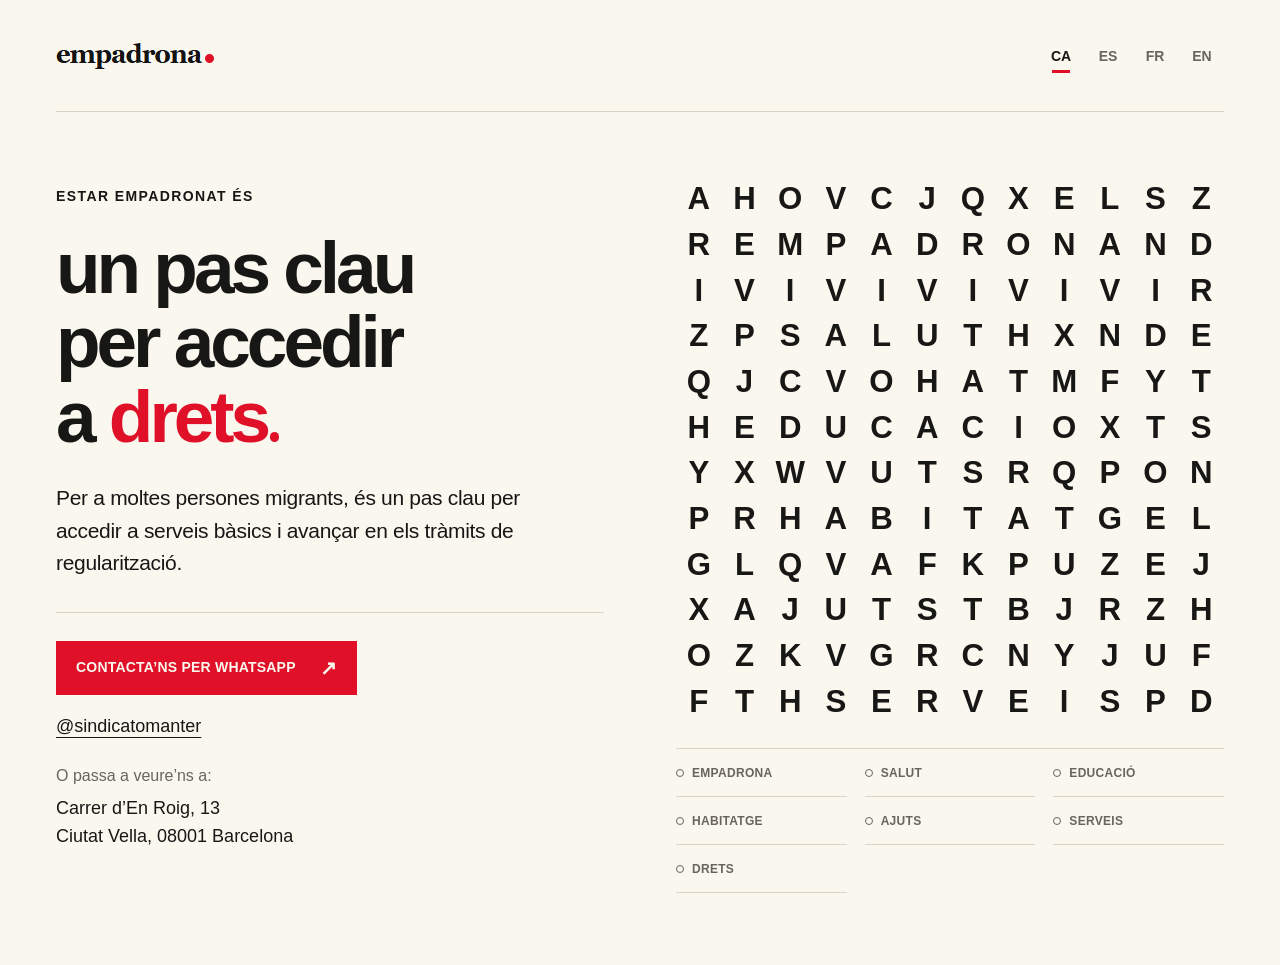
==== commit 0848814f: "Unify campaign typography and layout; refine headline and round red full stop" ====
--- a/index.html
+++ b/index.html
@@ -1 +1 @@
-<!doctype html><html lang="ca"><head><meta charset="utf-8"><meta name="viewport" content="width=device-width,initial-scale=1"><meta name="description" content="Empadrona. Un pas clau per accedir a drets. Contacta amb el Sindicat Manter."><title>Empadrona — Un pas clau per accedir a drets</title><link rel="stylesheet" href="style.css?v=10"></head><body><header><a class="logo" href="#" aria-label="Empadrona, inici"><img src="logo-empadrona.png" alt="empadrona." width="327" height="62"></a><nav aria-label="Idioma"><button data-lang="ca" aria-pressed="true">CA</button><button data-lang="es" aria-pressed="false">ES</button><button data-lang="fr" aria-pressed="false">FR</button><button data-lang="en" aria-pressed="false">EN</button></nav></header><main><section class="hero"><div class="copy"><p class="label" data-t="label">ESTAR EMPADRONAT ÉS</p><h1 data-t="title">Un pas clau<br>per accedir<br>a <em>drets.</em></h1><p class="intro" data-t="intro">Per a moltes persones migrants, és un pas clau per accedir a serveis bàsics i avançar en els tràmits de regularització.</p><a class="button" href="https://wa.me/message/YTVZVM6U35NHD1"><span data-t="contact">CONTACTA’NS PER WHATSAPP</span><span aria-hidden="true">↗</span></a><a class="contact-handle" href="https://x.com/sindicatomanter">@sindicatomanter</a><div class="visit"><p data-t="visit">O passa a veure’ns a:</p><address>Carrer d’En Roig, 13<br>Ciutat Vella, 08001 Barcelona</address></div></div><figure class="wordsearch" aria-label="Sopa de lletres"><div class="puzzle-layout"><div class="letterboard"><div id="letter-grid" aria-hidden="true"></div><svg class="marker-lines" viewBox="0 0 120 120" aria-hidden="true"><line class="is-hidden" data-word="EMPADRONA" x1="15" y1="15" x2="95" y2="15"/><line class="is-hidden" data-word="SALUT" x1="25" y1="35" x2="65" y2="35"/><line class="is-hidden" data-word="EDUCACIO" x1="15" y1="55" x2="85" y2="55"/><line class="is-hidden" data-word="HABITATGE" x1="25" y1="75" x2="105" y2="75"/><line class="is-hidden" data-word="AJUTS" x1="15" y1="95" x2="55" y2="95"/><line class="is-hidden" data-word="SERVEIS" x1="35" y1="115" x2="95" y2="115"/><line class="is-hidden" data-word="DRETS" x1="115" y1="15" x2="115" y2="55"/></svg></div><div class="puzzle-aside"><div class="word-controls" role="group" aria-label="Paraules destacades"><button data-highlight="EMPADRONA" aria-pressed="false">EMPADRONA <span aria-hidden="true">↗</span></button><button data-highlight="SALUT" aria-pressed="false">SALUT <span aria-hidden="true">↗</span></button><button data-highlight="EDUCACIO" aria-pressed="false">EDUCACIÓ <span aria-hidden="true">↗</span></button><button data-highlight="HABITATGE" aria-pressed="false">HABITATGE <span aria-hidden="true">↗</span></button><button data-highlight="AJUTS" aria-pressed="false">AJUTS <span aria-hidden="true">↗</span></button><button data-highlight="SERVEIS" aria-pressed="false">SERVEIS <span aria-hidden="true">↗</span></button><button data-highlight="DRETS" aria-pressed="false">DRETS <span aria-hidden="true">↗</span></button></div></div></div></figure></section></main><script src="app.js?v=10"></script></body></html>+<!doctype html><html lang="ca"><head><meta charset="utf-8"><meta name="viewport" content="width=device-width,initial-scale=1"><meta name="description" content="Empadrona. Un pas clau per accedir a drets. Contacta amb el Sindicat Manter."><title>Empadrona — Un pas clau per accedir a drets</title><link rel="stylesheet" href="style.css?v=12"></head><body><header><a class="logo" href="#" aria-label="Empadrona, inici"><img src="logo-empadrona.png" alt="empadrona." width="327" height="62"></a><nav aria-label="Idioma"><button data-lang="ca" aria-pressed="true">CA</button><button data-lang="es" aria-pressed="false">ES</button><button data-lang="fr" aria-pressed="false">FR</button><button data-lang="en" aria-pressed="false">EN</button></nav></header><main><section class="hero"><div class="copy"><p class="label" data-t="label">ESTAR EMPADRONAT ÉS</p><h1 data-t="title">un pas clau<br>per accedir<br>a <em>drets<span class="title-dot" aria-hidden="true"></span><span class="sr-only">.</span></em></h1><p class="intro" data-t="intro">Per a moltes persones migrants, és un pas clau per accedir a serveis bàsics i avançar en els tràmits de regularització.</p><div class="contact-area"><a class="button" href="https://wa.me/message/YTVZVM6U35NHD1"><span data-t="contact">CONTACTA’NS PER WHATSAPP</span><span aria-hidden="true">↗</span></a><a class="contact-handle" href="https://x.com/sindicatomanter">@sindicatomanter</a><div class="visit"><p data-t="visit">O passa a veure’ns a:</p><address>Carrer d’En Roig, 13<br>Ciutat Vella, 08001 Barcelona</address></div></div></div><figure class="wordsearch" aria-label="Sopa de lletres"><div class="puzzle-layout"><div class="letterboard"><div id="letter-grid" aria-hidden="true"></div><svg class="marker-lines" viewBox="0 0 120 120" aria-hidden="true"><line class="is-hidden" data-word="EMPADRONA" x1="15" y1="15" x2="95" y2="15"/><line class="is-hidden" data-word="SALUT" x1="25" y1="35" x2="65" y2="35"/><line class="is-hidden" data-word="EDUCACIO" x1="15" y1="55" x2="85" y2="55"/><line class="is-hidden" data-word="HABITATGE" x1="25" y1="75" x2="105" y2="75"/><line class="is-hidden" data-word="AJUTS" x1="15" y1="95" x2="55" y2="95"/><line class="is-hidden" data-word="SERVEIS" x1="35" y1="115" x2="95" y2="115"/><line class="is-hidden" data-word="DRETS" x1="115" y1="15" x2="115" y2="55"/></svg></div><div class="puzzle-aside"><div class="word-controls" role="group" aria-label="Paraules destacades"><button data-highlight="EMPADRONA" aria-pressed="false">EMPADRONA <span aria-hidden="true">↗</span></button><button data-highlight="SALUT" aria-pressed="false">SALUT <span aria-hidden="true">↗</span></button><button data-highlight="EDUCACIO" aria-pressed="false">EDUCACIÓ <span aria-hidden="true">↗</span></button><button data-highlight="HABITATGE" aria-pressed="false">HABITATGE <span aria-hidden="true">↗</span></button><button data-highlight="AJUTS" aria-pressed="false">AJUTS <span aria-hidden="true">↗</span></button><button data-highlight="SERVEIS" aria-pressed="false">SERVEIS <span aria-hidden="true">↗</span></button><button data-highlight="DRETS" aria-pressed="false">DRETS <span aria-hidden="true">↗</span></button></div></div></div></figure></section></main><script src="app.js?v=12"></script></body></html>
--- a/style.css
+++ b/style.css
@@ -1,10 +1,11 @@
-*{box-sizing:border-box} :root{--paper:#faf7ef;--ink:#141414;--red:#de1125}html{scroll-behavior:smooth}body{margin:0;background:var(--paper);color:var(--ink);font-family:Arial,Helvetica,sans-serif}a{color:inherit}button{font:inherit;cursor:pointer}header{max-width:1440px;margin:auto;padding:24px clamp(20px,5vw,72px);display:flex;align-items:center;justify-content:space-between;gap:20px;border-bottom:1px solid #d8d3c9}.logo{display:block;flex-shrink:1;min-width:0}.logo img{display:block;width:clamp(210px,25vw,327px);max-width:100%;height:auto}nav{display:flex;gap:4px;flex-shrink:0}nav button{border:0;background:transparent;min-width:44px;min-height:44px;font-size:16px;font-weight:700}nav button[aria-pressed=true]{background:var(--ink);color:var(--paper)}a:focus-visible,button:focus-visible{outline:3px solid var(--red);outline-offset:5px}.hero{max-width:1440px;margin:auto;padding:clamp(36px,6vw,80px) clamp(20px,5vw,72px);display:grid;grid-template-columns:minmax(0,1fr) minmax(0,1fr);gap:6%;align-items:center}.copy{min-width:0}.label{font-size:16px;font-weight:700;letter-spacing:.08em;margin:0 0 24px;line-height:1.5}h1{font-size:clamp(48px,6.2vw,88px);font-weight:800;letter-spacing:-.045em;line-height:1.05;margin:0 0 28px}h1 em{font-style:normal;color:var(--red)}.intro{font-size:clamp(20px,1.7vw,24px);line-height:1.6;margin:0 0 30px;max-width:570px}.button{display:inline-flex;gap:20px;align-items:center;justify-content:space-between;text-decoration:none;background:var(--ink);color:var(--paper);padding:20px 22px;font-size:17px;font-weight:700;line-height:1.4;max-width:100%}.button:hover{background:var(--red)}.contact-handle{display:block;width:fit-content;margin-top:18px;font-size:20px;text-underline-offset:5px;overflow-wrap:anywhere}.wordsearch{margin:0;min-width:0;border-top:2px solid var(--ink);padding-top:20px}.wordsearch figcaption{font-size:16px;font-weight:700;line-height:1.5;letter-spacing:.04em;margin-bottom:16px}.puzzle-layout{display:block}.letterboard{position:relative;width:100%;aspect-ratio:1}#letter-grid{display:grid;grid-template-columns:repeat(12,minmax(0,1fr));height:100%;position:relative;z-index:1}#letter-grid span{display:flex;align-items:center;justify-content:center;font-size:clamp(18px,2.1vw,31px);font-weight:800;line-height:1}.marker-lines{position:absolute;inset:0;width:100%;height:100%;pointer-events:none;overflow:visible}.marker-lines line{stroke:var(--red);stroke-width:8;stroke-linecap:round;opacity:.25}.marker-lines line.is-hidden{opacity:0}.word-controls{display:flex;flex-wrap:wrap;gap:10px;margin-top:22px}.word-controls button{display:flex;gap:12px;align-items:center;justify-content:space-between;min-height:48px;border:1px solid var(--red);padding:12px 14px;font-size:16px;font-weight:700;background:transparent;color:var(--red)}.word-controls button[aria-pressed=true]{background:var(--red);color:white}.word-controls button:hover{background:var(--ink);border-color:var(--ink);color:white}
-@media(max-width:900px){.hero{grid-template-columns:1fr;gap:44px;max-width:720px}.copy{max-width:620px}h1{font-size:clamp(48px,9vw,76px)}.letterboard{max-width:600px;margin:auto}#letter-grid span{font-size:clamp(18px,4.4vw,32px)}}
-@media(max-width:480px){header{flex-wrap:wrap;gap:10px;padding-top:16px;padding-bottom:16px}.logo img{width:245px}nav{width:100%;justify-content:flex-end}nav button{font-size:16px}.label{font-size:14px}h1{font-size:clamp(42px,12vw,58px)}.intro{font-size:20px;line-height:1.6}.button{font-size:16px;width:100%;padding:18px}.wordsearch figcaption{font-size:14px}#letter-grid span{font-size:clamp(16px,5vw,24px)}.word-controls{gap:8px}.word-controls button{font-size:14px;padding:12px 10px;gap:8px}.contact-handle{font-size:20px}}
-@media(prefers-reduced-motion:reduce){html{scroll-behavior:auto}}
+:root{--paper:#faf7ef;--ink:#171715;--red:#df1027;--muted:#68655e;--rule:#d9d3c8;--sans:degular,"Helvetica Neue",Arial,sans-serif}
+*{box-sizing:border-box}html{scroll-behavior:smooth}body{margin:0;background:var(--paper);color:var(--ink);font-family:var(--sans);-webkit-font-smoothing:antialiased}a{color:inherit}button{font:inherit;cursor:pointer}button,a{-webkit-tap-highlight-color:transparent}a:focus-visible,button:focus-visible{outline:2px solid var(--red);outline-offset:5px}header,.hero{width:min(100%,1280px);margin-inline:auto;padding-inline:clamp(24px,4.4vw,56px)}header{min-height:112px;display:flex;align-items:center;justify-content:space-between;gap:24px;position:relative}header:after{content:'';height:1px;background:var(--rule);position:absolute;bottom:0;left:clamp(24px,4.4vw,56px);right:clamp(24px,4.4vw,56px)}.logo{display:block;width:190px;height:46px;overflow:hidden;flex:none}.logo img{display:block;width:327px;max-width:none;height:62px;margin:-7px 0 0 -26px}nav{display:flex;gap:3px}nav button{border:0;background:none;color:var(--muted);min-width:44px;min-height:44px;font-size:14px;font-weight:700;position:relative}nav button[aria-pressed=true]{color:var(--ink)}nav button[aria-pressed=true]:after{content:'';position:absolute;height:3px;background:var(--red);bottom:5px;left:13px;right:13px}nav button:hover{color:var(--red)}
+.hero{padding-block:64px 72px;display:grid;grid-template-columns:minmax(0,1fr) minmax(0,1fr);column-gap:72px;align-items:start}.copy{min-width:0;padding-top:10px}.label{font-size:14px;font-weight:700;letter-spacing:.1em;line-height:1.5;margin:0 0 24px}h1{font-size:clamp(52px,5.7vw,76px);line-height:1.02;letter-spacing:-.055em;font-weight:800;margin:0 0 28px}h1 em{color:var(--red);font-style:normal}.intro{font-size:21px;line-height:1.55;letter-spacing:-.015em;max-width:490px;margin:0 0 32px}.contact-area{border-top:1px solid var(--rule);padding-top:28px}.button{display:inline-flex;align-items:center;justify-content:space-between;gap:24px;max-width:100%;min-height:54px;background:var(--red);color:var(--paper);padding:16px 20px;text-decoration:none;font-size:14px;line-height:1.5;font-weight:700;letter-spacing:.015em;transition:background .15s}.button>span:last-child{font-size:20px;line-height:1}.button:hover{background:var(--ink)}.contact-handle{display:block;width:fit-content;margin:18px 0 0;font-size:18px;line-height:1.5;text-decoration-thickness:1px;text-underline-offset:5px}.contact-handle:hover{color:var(--red)}.visit{margin-top:24px;font-size:18px;line-height:1.55}.visit p{color:var(--muted);font-size:16px;margin:0 0 6px}.visit address{font:inherit;font-style:normal;overflow-wrap:anywhere}
+.wordsearch{margin:0;min-width:0;padding-top:0}.puzzle-layout{display:block}.letterboard{position:relative;width:100%;aspect-ratio:1;container-type:inline-size}#letter-grid{display:grid;grid-template-columns:repeat(12,minmax(0,1fr));height:100%;position:relative;z-index:1}#letter-grid span{display:flex;align-items:center;justify-content:center;font-size:clamp(18px,2.2vw,30px);font-size:5.7cqw;font-weight:800;line-height:1}.word-cell{cursor:pointer}.marker-lines{position:absolute;inset:0;width:100%;height:100%;pointer-events:none;overflow:visible}.marker-lines line{stroke:var(--red);stroke-width:8;stroke-linecap:round;opacity:.23;transition:opacity .16s}.marker-lines line.is-hidden{opacity:0}.word-controls{display:grid;grid-template-columns:repeat(3,minmax(0,1fr));column-gap:18px;margin-top:24px;border-top:1px solid var(--rule)}.word-controls button{display:flex;align-items:center;gap:8px;background:none;border:0;border-bottom:1px solid var(--rule);color:var(--muted);min-height:48px;text-align:left;padding:12px 0;font-size:12px;font-weight:700;letter-spacing:.025em}.word-controls button:before{content:'';display:block;width:6px;height:6px;flex:none;border:1px solid currentColor;border-radius:50%}.word-controls button>span{display:none}.word-controls button.is-active,.word-controls button[aria-pressed=true],.word-controls button:hover{color:var(--red)}.word-controls button.is-active:before,.word-controls button[aria-pressed=true]:before{background:var(--red);border-color:var(--red)}
+@media(min-width:1500px){.hero{padding-top:80px}}
+@media(max-width:1000px) and (min-width:761px){.hero{column-gap:36px}h1{font-size:52px}.intro{font-size:20px}.button{font-size:12px;padding-inline:16px}.word-controls{column-gap:10px}.word-controls button{font-size:10px;letter-spacing:0}}
+@media(max-width:760px){header{min-height:94px}.hero{grid-template-columns:1fr;row-gap:44px;padding-top:40px;padding-bottom:48px;max-width:640px}.copy{padding:0}h1{font-size:clamp(50px,10vw,70px);max-width:560px}.intro{font-size:21px;max-width:540px}.wordsearch{border-top:1px solid var(--rule);padding-top:24px}.word-controls{margin-top:20px}.word-controls button{font-size:12px}.contact-area{padding-top:24px}.visit{margin-top:22px}.label{font-size:13px;margin-bottom:20px}}
+@media(max-width:420px){header{flex-wrap:wrap;justify-content:space-between;padding-block:14px;gap:4px}.logo{width:165px}.logo img{width:300px;height:auto;margin:-4px 0 0 -24px}nav{gap:0}nav button{min-width:32px;font-size:12px}nav button[aria-pressed=true]:after{left:9px;right:9px}h1{font-size:clamp(44px,12vw,51px)}.intro{font-size:20px}.button{font-size:12px;gap:18px;padding-inline:16px}.contact-handle,.visit{font-size:18px}.word-controls{column-gap:12px}.word-controls button{font-size:10px;gap:6px}}
+@media(prefers-reduced-motion:reduce){html{scroll-behavior:auto}.button,.marker-lines line{transition:none}}
 
-.visit{margin-top:26px;font-size:20px;line-height:1.6}.visit p{margin:0 0 6px}.visit address{font:inherit;font-style:normal;overflow-wrap:anywhere}
-
-.rights-info{margin:0 0 28px;font-size:18px;line-height:1.6}.rights-info summary{font-weight:700;cursor:pointer;padding:12px 0;text-decoration:underline;text-underline-offset:5px}.rights-info ul{padding-left:24px}.rights-info li{margin-bottom:14px}.rights-info p{margin:16px 0}.rights-info .source-links{font-size:16px}.source-links a{text-underline-offset:4px}.rights-info summary:focus-visible{outline:3px solid var(--red);outline-offset:4px}
-
-.word-controls button[aria-pressed=true],.word-controls button.is-active{background:var(--red);color:white}.marker-lines line{transition:opacity .16s ease}.word-cell{cursor:pointer}.word-controls button:hover{background:var(--red);border-color:var(--red);color:white}@media(prefers-reduced-motion:reduce){.marker-lines line{transition:none}}
+.title-dot{display:inline-block;width:.13em;height:.13em;background:var(--red);border-radius:50%;margin-left:.035em;vertical-align:baseline}.sr-only{position:absolute;width:1px;height:1px;padding:0;margin:-1px;overflow:hidden;clip-path:inset(50%);white-space:nowrap;border:0}
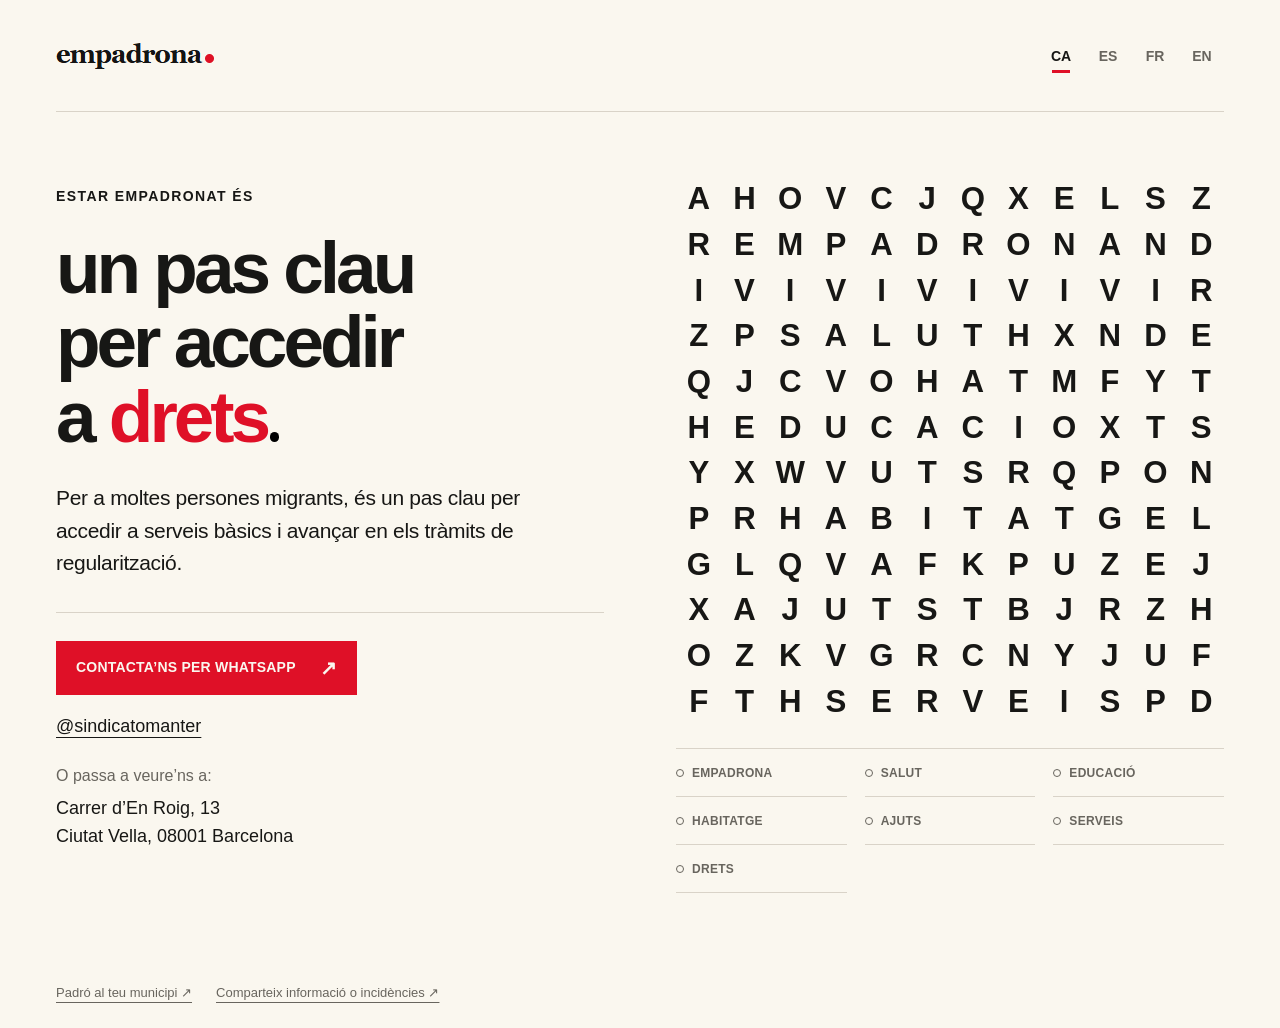
==== commit 637e388c: "Add municipal padró portal, Barcelona guide, map and community participation" ====
--- a/index.html
+++ b/index.html
@@ -1 +1 @@
-<!doctype html><html lang="ca"><head><meta charset="utf-8"><meta name="viewport" content="width=device-width,initial-scale=1"><meta name="description" content="Empadrona. Un pas clau per accedir a drets. Contacta amb el Sindicat Manter."><title>Empadrona — Un pas clau per accedir a drets</title><link rel="stylesheet" href="style.css?v=12"></head><body><header><a class="logo" href="#" aria-label="Empadrona, inici"><img src="logo-empadrona.png" alt="empadrona." width="327" height="62"></a><nav aria-label="Idioma"><button data-lang="ca" aria-pressed="true">CA</button><button data-lang="es" aria-pressed="false">ES</button><button data-lang="fr" aria-pressed="false">FR</button><button data-lang="en" aria-pressed="false">EN</button></nav></header><main><section class="hero"><div class="copy"><p class="label" data-t="label">ESTAR EMPADRONAT ÉS</p><h1 data-t="title">un pas clau<br>per accedir<br>a <em>drets<span class="title-dot" aria-hidden="true"></span><span class="sr-only">.</span></em></h1><p class="intro" data-t="intro">Per a moltes persones migrants, és un pas clau per accedir a serveis bàsics i avançar en els tràmits de regularització.</p><div class="contact-area"><a class="button" href="https://wa.me/message/YTVZVM6U35NHD1"><span data-t="contact">CONTACTA’NS PER WHATSAPP</span><span aria-hidden="true">↗</span></a><a class="contact-handle" href="https://x.com/sindicatomanter">@sindicatomanter</a><div class="visit"><p data-t="visit">O passa a veure’ns a:</p><address>Carrer d’En Roig, 13<br>Ciutat Vella, 08001 Barcelona</address></div></div></div><figure class="wordsearch" aria-label="Sopa de lletres"><div class="puzzle-layout"><div class="letterboard"><div id="letter-grid" aria-hidden="true"></div><svg class="marker-lines" viewBox="0 0 120 120" aria-hidden="true"><line class="is-hidden" data-word="EMPADRONA" x1="15" y1="15" x2="95" y2="15"/><line class="is-hidden" data-word="SALUT" x1="25" y1="35" x2="65" y2="35"/><line class="is-hidden" data-word="EDUCACIO" x1="15" y1="55" x2="85" y2="55"/><line class="is-hidden" data-word="HABITATGE" x1="25" y1="75" x2="105" y2="75"/><line class="is-hidden" data-word="AJUTS" x1="15" y1="95" x2="55" y2="95"/><line class="is-hidden" data-word="SERVEIS" x1="35" y1="115" x2="95" y2="115"/><line class="is-hidden" data-word="DRETS" x1="115" y1="15" x2="115" y2="55"/></svg></div><div class="puzzle-aside"><div class="word-controls" role="group" aria-label="Paraules destacades"><button data-highlight="EMPADRONA" aria-pressed="false">EMPADRONA <span aria-hidden="true">↗</span></button><button data-highlight="SALUT" aria-pressed="false">SALUT <span aria-hidden="true">↗</span></button><button data-highlight="EDUCACIO" aria-pressed="false">EDUCACIÓ <span aria-hidden="true">↗</span></button><button data-highlight="HABITATGE" aria-pressed="false">HABITATGE <span aria-hidden="true">↗</span></button><button data-highlight="AJUTS" aria-pressed="false">AJUTS <span aria-hidden="true">↗</span></button><button data-highlight="SERVEIS" aria-pressed="false">SERVEIS <span aria-hidden="true">↗</span></button><button data-highlight="DRETS" aria-pressed="false">DRETS <span aria-hidden="true">↗</span></button></div></div></div></figure></section></main><script src="app.js?v=12"></script></body></html>+<!doctype html><html lang="ca"><head><meta charset="utf-8"><meta name="viewport" content="width=device-width,initial-scale=1"><meta name="description" content="Empadrona. Un pas clau per accedir a drets. Contacta amb el Sindicat Manter."><title>Empadrona — Un pas clau per accedir a drets</title><link rel="stylesheet" href="style.css?v=13"></head><body><header><a class="logo" href="#" aria-label="Empadrona, inici"><img src="logo-empadrona.png" alt="empadrona." width="327" height="62"></a><nav aria-label="Idioma"><button data-lang="ca" aria-pressed="true">CA</button><button data-lang="es" aria-pressed="false">ES</button><button data-lang="fr" aria-pressed="false">FR</button><button data-lang="en" aria-pressed="false">EN</button></nav></header><main><section class="hero"><div class="copy"><p class="label" data-t="label">ESTAR EMPADRONAT ÉS</p><h1 data-t="title">un pas clau<br>per accedir<br>a <em>drets<span class="title-dot" aria-hidden="true"></span><span class="sr-only">.</span></em></h1><p class="intro" data-t="intro">Per a moltes persones migrants, és un pas clau per accedir a serveis bàsics i avançar en els tràmits de regularització.</p><div class="contact-area"><a class="button" href="https://wa.me/message/YTVZVM6U35NHD1"><span data-t="contact">CONTACTA’NS PER WHATSAPP</span><span aria-hidden="true">↗</span></a><a class="contact-handle" href="https://x.com/sindicatomanter">@sindicatomanter</a><div class="visit"><p data-t="visit">O passa a veure’ns a:</p><address>Carrer d’En Roig, 13<br>Ciutat Vella, 08001 Barcelona</address></div></div></div><figure class="wordsearch" aria-label="Sopa de lletres"><div class="puzzle-layout"><div class="letterboard"><div id="letter-grid" aria-hidden="true"></div><svg class="marker-lines" viewBox="0 0 120 120" aria-hidden="true"><line class="is-hidden" data-word="EMPADRONA" x1="15" y1="15" x2="95" y2="15"/><line class="is-hidden" data-word="SALUT" x1="25" y1="35" x2="65" y2="35"/><line class="is-hidden" data-word="EDUCACIO" x1="15" y1="55" x2="85" y2="55"/><line class="is-hidden" data-word="HABITATGE" x1="25" y1="75" x2="105" y2="75"/><line class="is-hidden" data-word="AJUTS" x1="15" y1="95" x2="55" y2="95"/><line class="is-hidden" data-word="SERVEIS" x1="35" y1="115" x2="95" y2="115"/><line class="is-hidden" data-word="DRETS" x1="115" y1="15" x2="115" y2="55"/></svg></div><div class="puzzle-aside"><div class="word-controls" role="group" aria-label="Paraules destacades"><button data-highlight="EMPADRONA" aria-pressed="false">EMPADRONA <span aria-hidden="true">↗</span></button><button data-highlight="SALUT" aria-pressed="false">SALUT <span aria-hidden="true">↗</span></button><button data-highlight="EDUCACIO" aria-pressed="false">EDUCACIÓ <span aria-hidden="true">↗</span></button><button data-highlight="HABITATGE" aria-pressed="false">HABITATGE <span aria-hidden="true">↗</span></button><button data-highlight="AJUTS" aria-pressed="false">AJUTS <span aria-hidden="true">↗</span></button><button data-highlight="SERVEIS" aria-pressed="false">SERVEIS <span aria-hidden="true">↗</span></button><button data-highlight="DRETS" aria-pressed="false">DRETS <span aria-hidden="true">↗</span></button></div></div></div></figure></section></main><footer class="home-portal-footer" aria-label="Informació i participació"><a href="municipis/" data-portal-link="municipis">Padró al teu municipi ↗</a><a href="municipis/participa.html" data-portal-link="participa">Comparteix informació o incidències ↗</a></footer><script src="app.js?v=13"></script></body></html>
--- a/style.css
+++ b/style.css
@@ -8,4 +8,6 @@
 @media(max-width:420px){header{flex-wrap:wrap;justify-content:space-between;padding-block:14px;gap:4px}.logo{width:165px}.logo img{width:300px;height:auto;margin:-4px 0 0 -24px}nav{gap:0}nav button{min-width:32px;font-size:12px}nav button[aria-pressed=true]:after{left:9px;right:9px}h1{font-size:clamp(44px,12vw,51px)}.intro{font-size:20px}.button{font-size:12px;gap:18px;padding-inline:16px}.contact-handle,.visit{font-size:18px}.word-controls{column-gap:12px}.word-controls button{font-size:10px;gap:6px}}
 @media(prefers-reduced-motion:reduce){html{scroll-behavior:auto}.button,.marker-lines line{transition:none}}
 
-.title-dot{display:inline-block;width:.13em;height:.13em;background:var(--red);border-radius:50%;margin-left:.035em;vertical-align:baseline}.sr-only{position:absolute;width:1px;height:1px;padding:0;margin:-1px;overflow:hidden;clip-path:inset(50%);white-space:nowrap;border:0}
+.title-dot{display:inline-block;width:.13em;height:.13em;background:#000;border-radius:50%;margin-left:.035em;vertical-align:baseline}.sr-only{position:absolute;width:1px;height:1px;padding:0;margin:-1px;overflow:hidden;clip-path:inset(50%);white-space:nowrap;border:0}
+
+.home-portal-footer{width:min(100%,1280px);margin:auto;padding:20px clamp(24px,4.4vw,56px) 28px;display:flex;gap:24px;flex-wrap:wrap;color:var(--muted)}.home-portal-footer a{font-size:13px;text-underline-offset:5px}.home-portal-footer a:hover{color:var(--red)}
